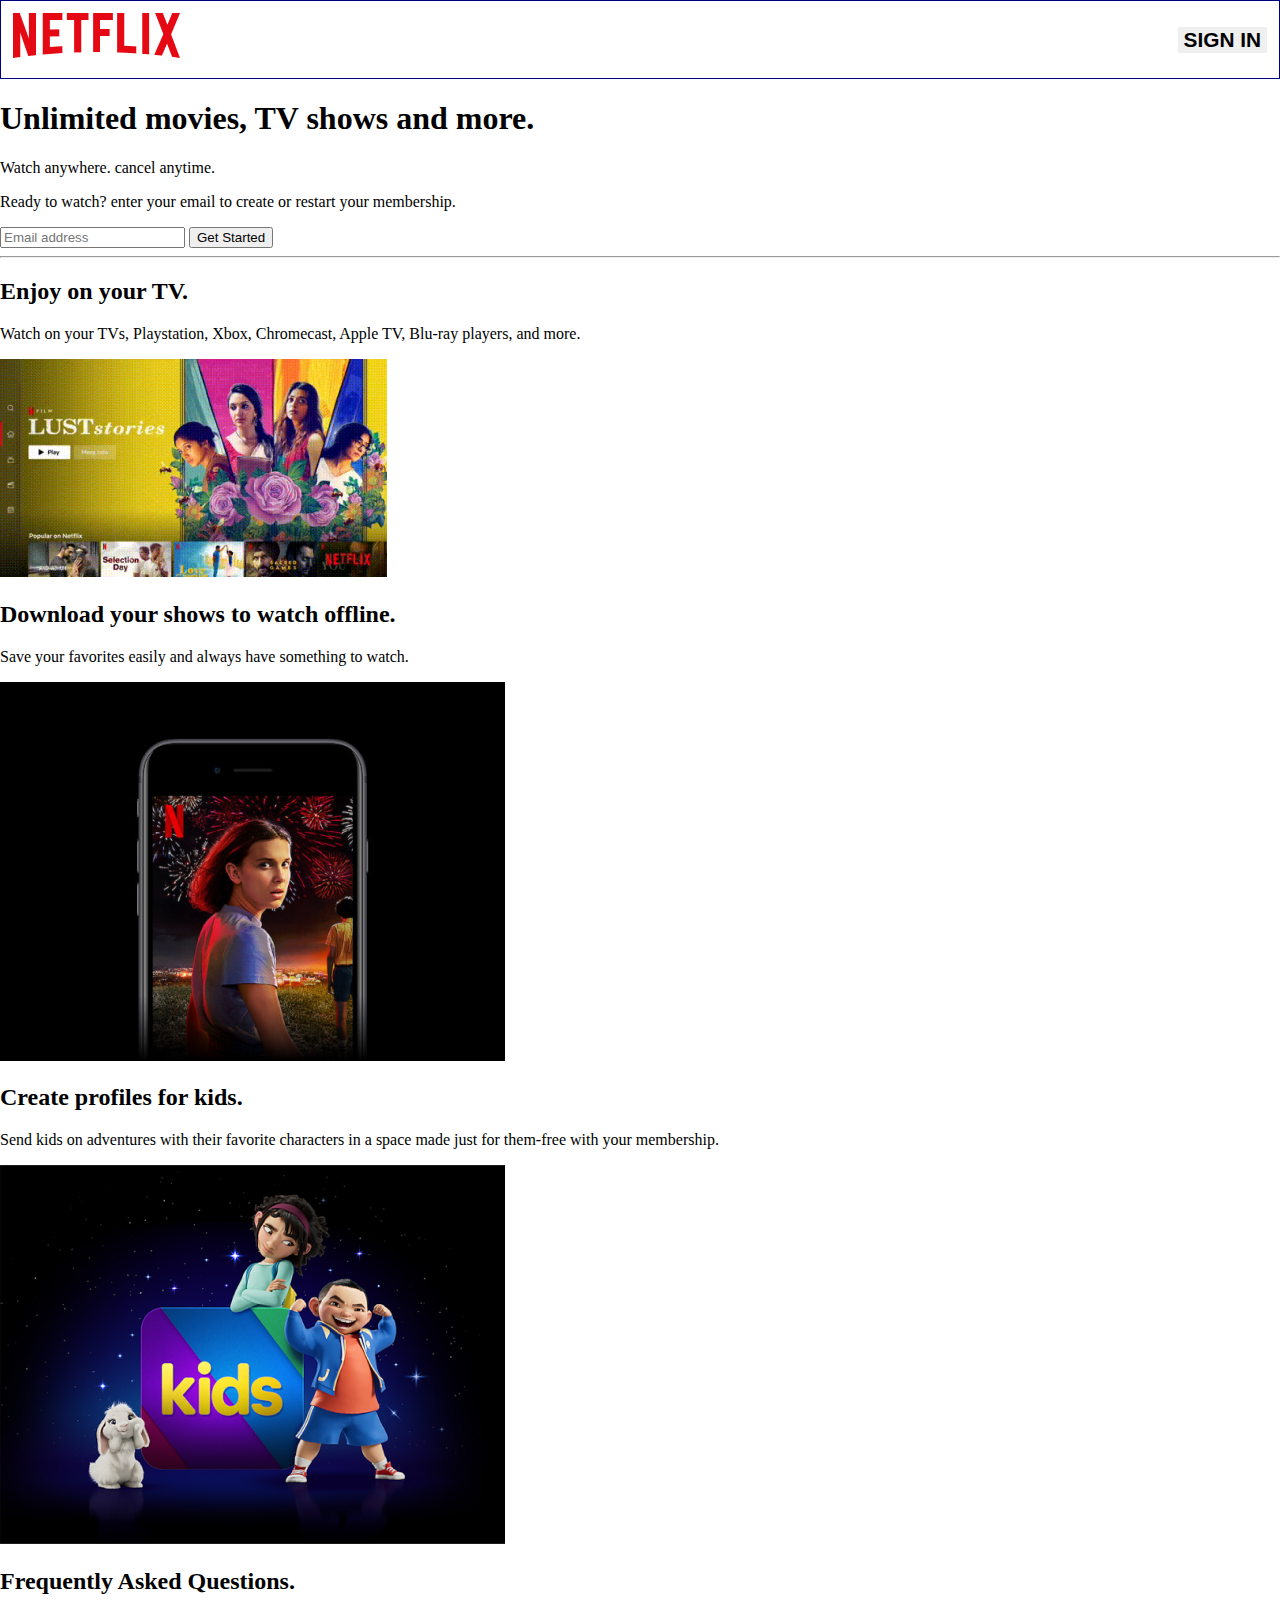
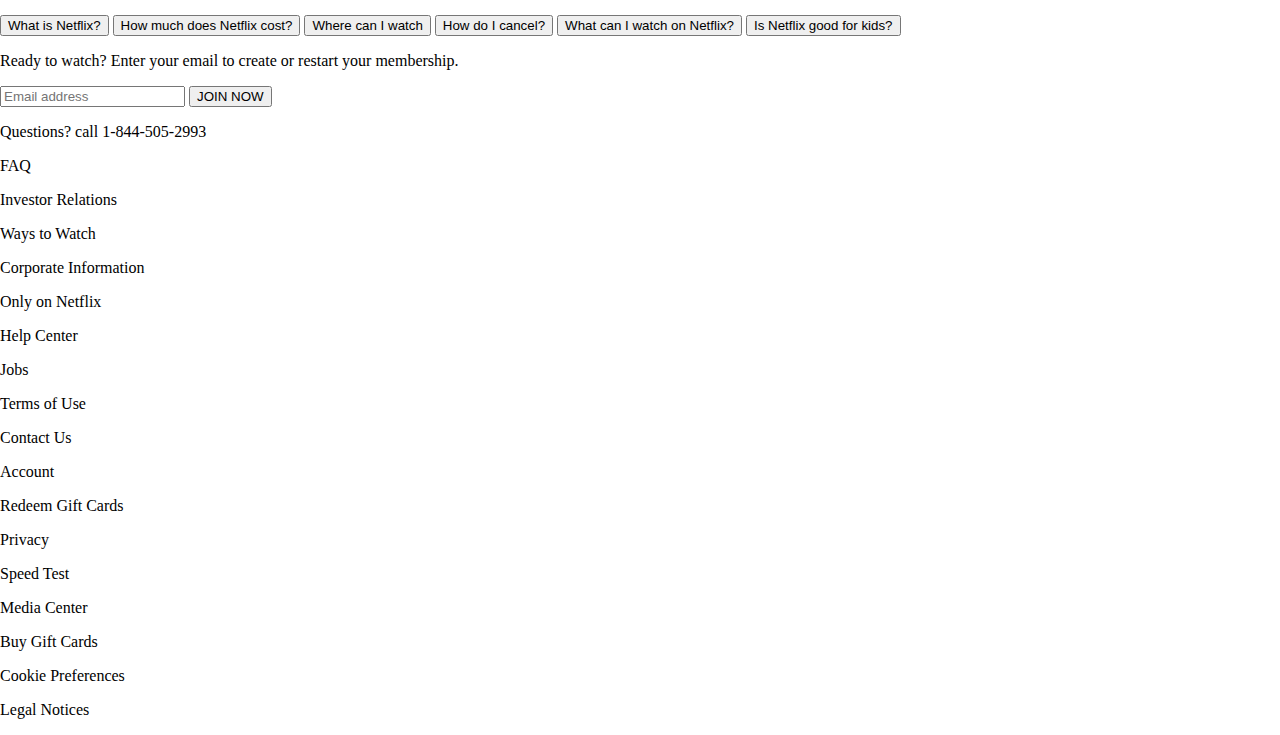
==== index.html @ 9231eb25 "style the navbar for mobile view" ====
<!DOCTYPE html>
<html lang="en">
<head>
    <meta charset="UTF-8">
    <meta http-equiv="X-UA-Compatible" content="IE=edge">
    <meta name="viewport" content="width=device-width, initial-scale=1.0">
    <title>landing page</title>
    <link rel="stylesheet" href="index.css">
</head>
<body>
    <header class="main-header">
        <nav class="navbar">
            <div class="logo-container">
                <img class="logo" src="images/Netflix_logo.jpg" alt="netflix">
            </div>
            <div>
                <button class="sign-in-btn">SIGN IN</button>
            </div>
        </nav>

        <div class="hero">
            <h1>Unlimited movies, TV shows and more.</h1>
            <p>Watch anywhere. cancel anytime.</p>
            <p>Ready to watch? enter your email to create 
                or restart your membership.
            </p>
            <div>
                <input type="text" placeholder="Email address">
                <button>Get Started</button>
            </div>
        </div>
    </header>
    <hr>
    <main>
        <section>
            <div>
                <h2>Enjoy on your TV.</h2>
                <p>
                    Watch on your TVs, Playstation, Xbox, Chromecast,
                    Apple TV, Blu-ray players, and more.
                </p>
            </div>
            <div><img src="images/MoviePoster-25.png" alt="poster"></div>
        </section>

        <section>
            <div>
                <h2>Download your shows to watch offline.</h2>
                <p>
                    Save your favorites easily and always have 
                    something to watch.
                </p>
            </div>
            <div><img src="images/Rectangle.jpg" alt="poster"></tediv>
        </section>

        <section>
            <div>
                <h2>Create profiles for kids.</h2>
                <p>
                    Send kids on adventures with their favorite characters
                    in a space made just for them-free with your membership.
                </p>
            </div>
            <div><img src="images/kids_section.png" alt="poster"></div>
        </section>

        <aside>
            <div>
                <h2>Frequently Asked Questions.</h2>
                <button>What is Netflix?</button>
                <button>How much does Netflix cost?</button>
                <button>Where can I watch</button>
                <button>How do I cancel?</button>
                <button>What can I watch on Netflix?</button>
                <button>Is Netflix good for kids?</button>
            </div>
            <div>
                <p>
                    Ready to watch? Enter your email to create
                    or restart your membership.
                </p>
                <div>
                    <input type="text" placeholder="Email address">
                    <button>JOIN NOW</button>
                </div>
            </div>
        </aside>
    </main>

    <footer>
        <div>
            <p>Questions? call 1-844-505-2993</p>
            <div>
                <p>FAQ</p>
                <p>Investor Relations</p>
                <p>Ways to Watch</p>
                <p>Corporate Information</p>
                <p>Only on Netflix</p>
            </div>

            <div>
                <p>Help Center</p>
                <p>Jobs</p>
                <p>Terms of Use</p>
                <p>Contact Us</p>
            </div>

            <div>
                <p>Account</p>
                <p>Redeem Gift Cards</p>
                <p>Privacy</p>
                <p>Speed Test</p>
            </div>

            <div>
                <p>Media Center</p>
                <p>Buy Gift Cards</p>
                <p>Cookie Preferences</p>
                <p>Legal Notices</p>
            </div>
        </div>
    </footer>
</body>
</html>
---- index.css ----
body {
    padding: 0;
    margin: 0;
    /* background-color: black; */
}

/* .main-header {
} */

.navbar {
    display: flex;
    justify-content: space-between;
    align-items: center;
    padding: 0.75rem;
    border: 1px solid navy; /* redundant code for some test */
    background-color: white;
}

.logo-container {
    font-size: 2rem; /* redundant code for some test */
}

.sign-in-btn {
    font-size: 1.3rem;
    font-weight: bold;
    border: none;
}
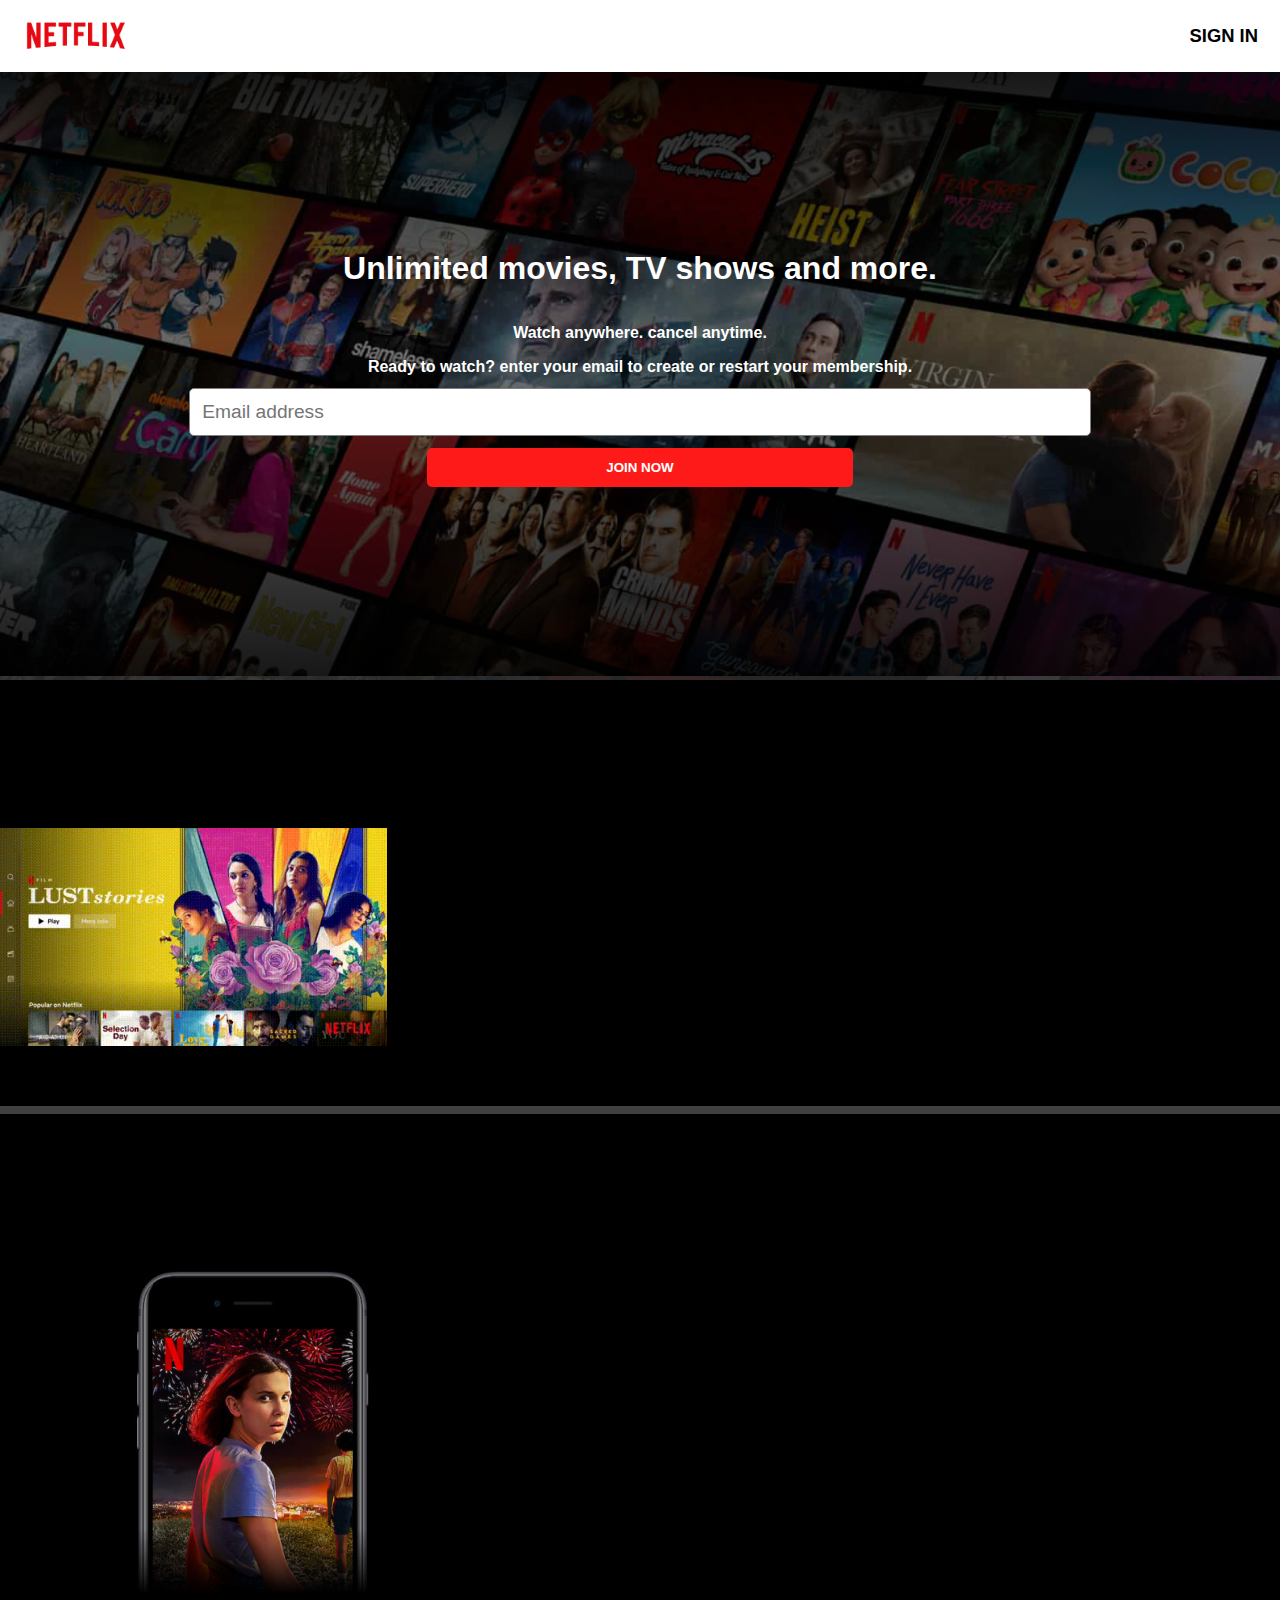
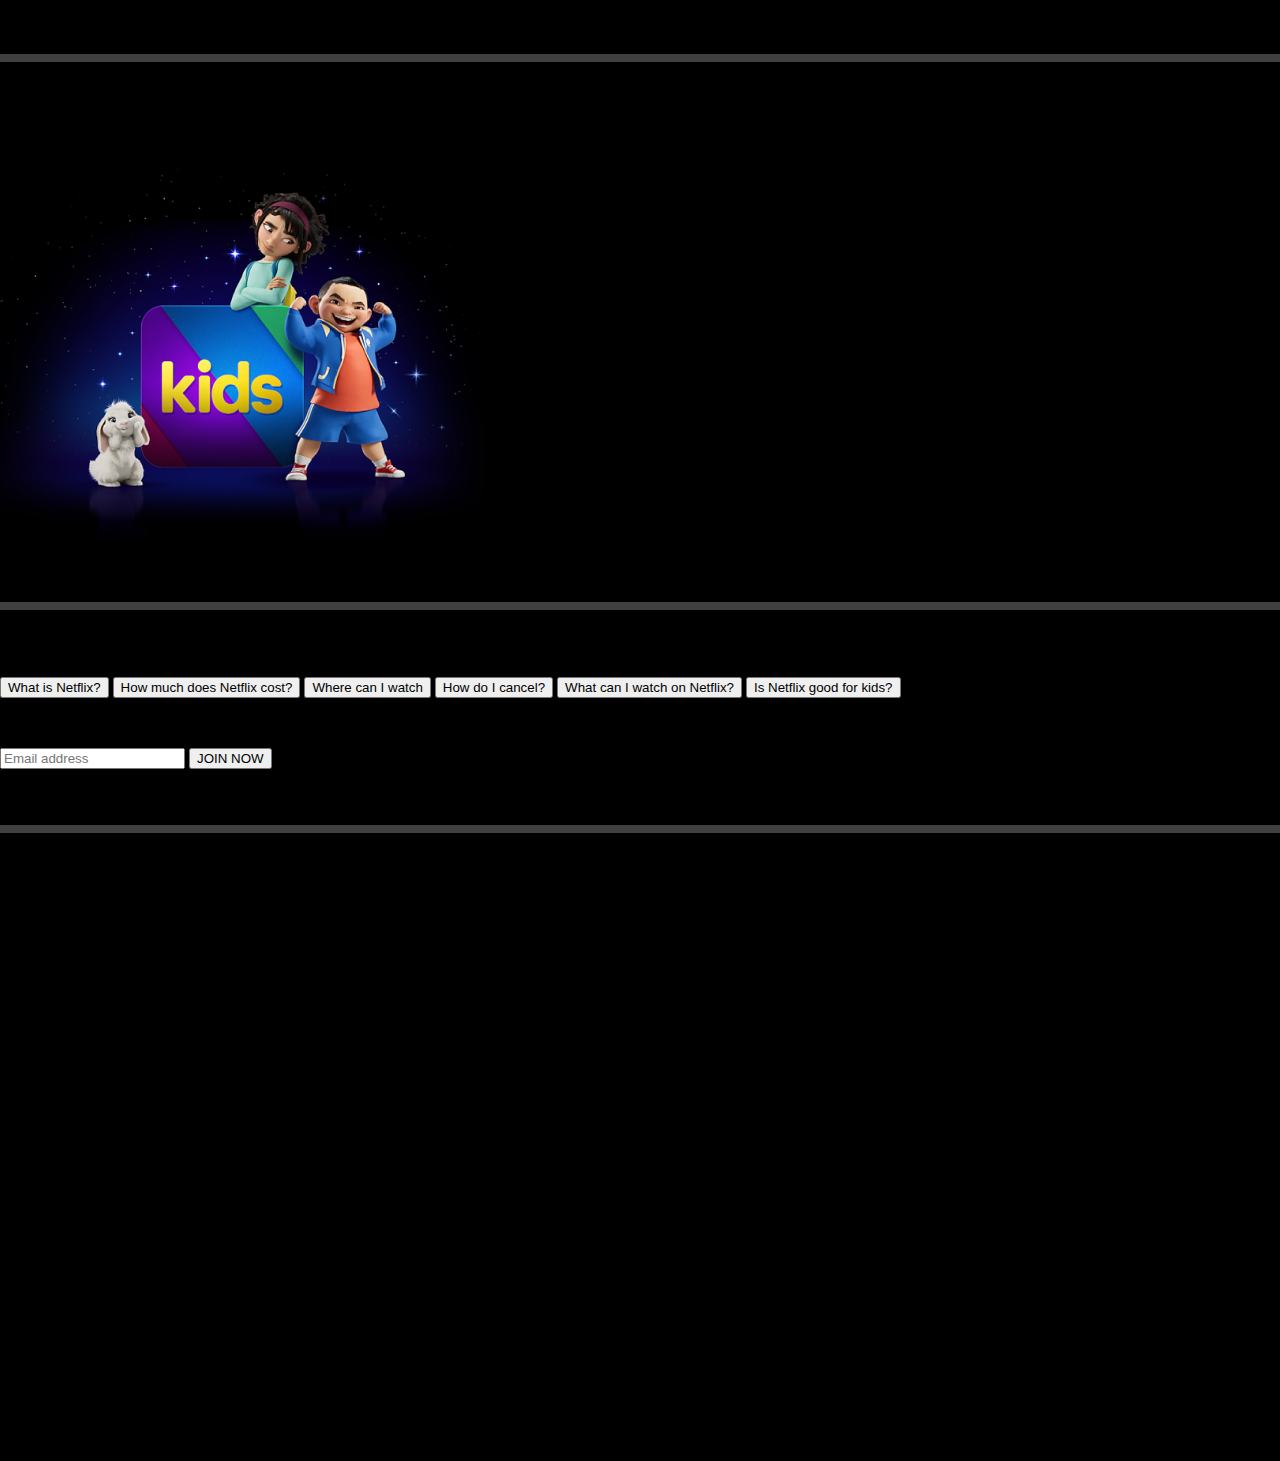
==== commit 63146b0f: "style the header and hero section" ====
--- a/index.html
+++ b/index.html
@@ -11,27 +11,30 @@
     <header class="main-header">
         <nav class="navbar">
             <div class="logo-container">
-                <img class="logo" src="images/Netflix_logo.jpg" alt="netflix">
+                <img class="logo" src="images/netflix.png" alt="netflix">
             </div>
             <div>
-                <button class="sign-in-btn">SIGN IN</button>
+                <button class="sign-in-btn">sign in</button>
             </div>
         </nav>
-
-        <div class="hero">
-            <h1>Unlimited movies, TV shows and more.</h1>
-            <p>Watch anywhere. cancel anytime.</p>
-            <p>Ready to watch? enter your email to create 
-                or restart your membership.
-            </p>
-            <div>
-                <input type="text" placeholder="Email address">
-                <button>Get Started</button>
+    </header>
+    <main>
+        <section>
+            <div class="hero">
+                <h1 class="main-heading">
+                    Unlimited movies, TV shows and more.
+                </h1>
+                <p>Watch anywhere. cancel anytime.</p>
+                <p class="p-graph-two">
+                    Ready to watch? enter your email to create 
+                    or restart your membership.
+                </p>
+                <div class="form-input">
+                    <input type="text" placeholder="Email address">
+                    <button>join now</button>
+                </div>
             </div>
-        </div>
-    </header>
-    <hr>
-    <main>
+        </section>
         <section>
             <div>
                 <h2>Enjoy on your TV.</h2>
@@ -42,7 +45,7 @@
             </div>
             <div><img src="images/MoviePoster-25.png" alt="poster"></div>
         </section>
-
+        <hr>
         <section>
             <div>
                 <h2>Download your shows to watch offline.</h2>
@@ -53,7 +56,7 @@
             </div>
             <div><img src="images/Rectangle.jpg" alt="poster"></tediv>
         </section>
-
+        <hr>
         <section>
             <div>
                 <h2>Create profiles for kids.</h2>
@@ -64,7 +67,7 @@
             </div>
             <div><img src="images/kids_section.png" alt="poster"></div>
         </section>
-
+        <hr>
         <aside>
             <div>
                 <h2>Frequently Asked Questions.</h2>
@@ -87,7 +90,7 @@
             </div>
         </aside>
     </main>
-
+    <hr>
     <footer>
         <div>
             <p>Questions? call 1-844-505-2993</p>
--- a/index.css
+++ b/index.css
@@ -1,28 +1,109 @@
 body {
     padding: 0;
     margin: 0;
-    /* background-color: black; */
+    background-color: black;
 }
 
-/* .main-header {
-} */
+.main-header {
+    width: 100%;
+}
+
+.main-header nav {
+    top: 0;
+}
 
 .navbar {
     display: flex;
     justify-content: space-between;
     align-items: center;
-    padding: 0.75rem;
-    border: 1px solid navy; /* redundant code for some test */
     background-color: white;
+    top: 0;
+    padding: 0 1rem;
 }
 
-.logo-container {
-    font-size: 2rem; /* redundant code for some test */
+.logo {
+    width: 7.5rem;
 }
 
 .sign-in-btn {
-    font-size: 1.3rem;
+    font-size: 1.15rem;
     font-weight: bold;
     border: none;
+    background-color: transparent;
+    text-transform: uppercase;
+    cursor: pointer;
 }
 
+.hero {
+    display: flex;
+    flex-direction: column;
+    align-items: center;
+    justify-content: center;
+    color: white;
+    background-color: rgba(10, 10, 10, 0.4);
+    background-image: url("images/hero.jpg");
+    background-blend-mode: multiply;
+    background-size: cover;
+    height: 60vh;
+    text-align: center;
+    z-index: -1;
+    padding-top: 1rem;
+    padding-bottom: 3rem;
+    border-bottom: 0.3rem solid rgba(255, 255, 255, 0.15);
+}
+
+section, aside {padding-bottom: 3rem;}
+
+h1.main-heading {
+    font-weight: 600;
+    width: 80%;
+    font-size: 200%;
+    font-family: Arial, Helvetica, sans-serif;
+}
+
+.hero p {
+    font-family: Arial, Helvetica, sans-serif;
+    font-weight: bold;
+}
+
+.p-graph-two {
+    width: 70%;
+    margin: 0 auto;
+}
+
+.form-input {
+    margin-top: 0.75rem;
+    width: 95%;
+    display: flex;
+    flex-direction: column;
+}
+
+.form-input input {
+    width: 72%;
+    margin: 0 auto;
+    padding: 0.75rem;
+    font-size: 1.2rem;
+    border: 1px solid grey;
+    border-radius: 5px;
+}
+
+.form-input button {
+    width: 35%;
+    margin: 0 auto;
+    margin-top: 0.75rem;
+    padding: 0.75rem;
+    border-radius: 5px;
+    background-color: #ff1a1a;
+    color: white;
+    border: none;
+    text-transform: uppercase;
+    font-weight: bold;
+    cursor: pointer;
+}
+
+hr {
+    height: 0.5rem;
+    border: none;
+    background-color: rgba(255, 255, 255, 0.25);
+}
+
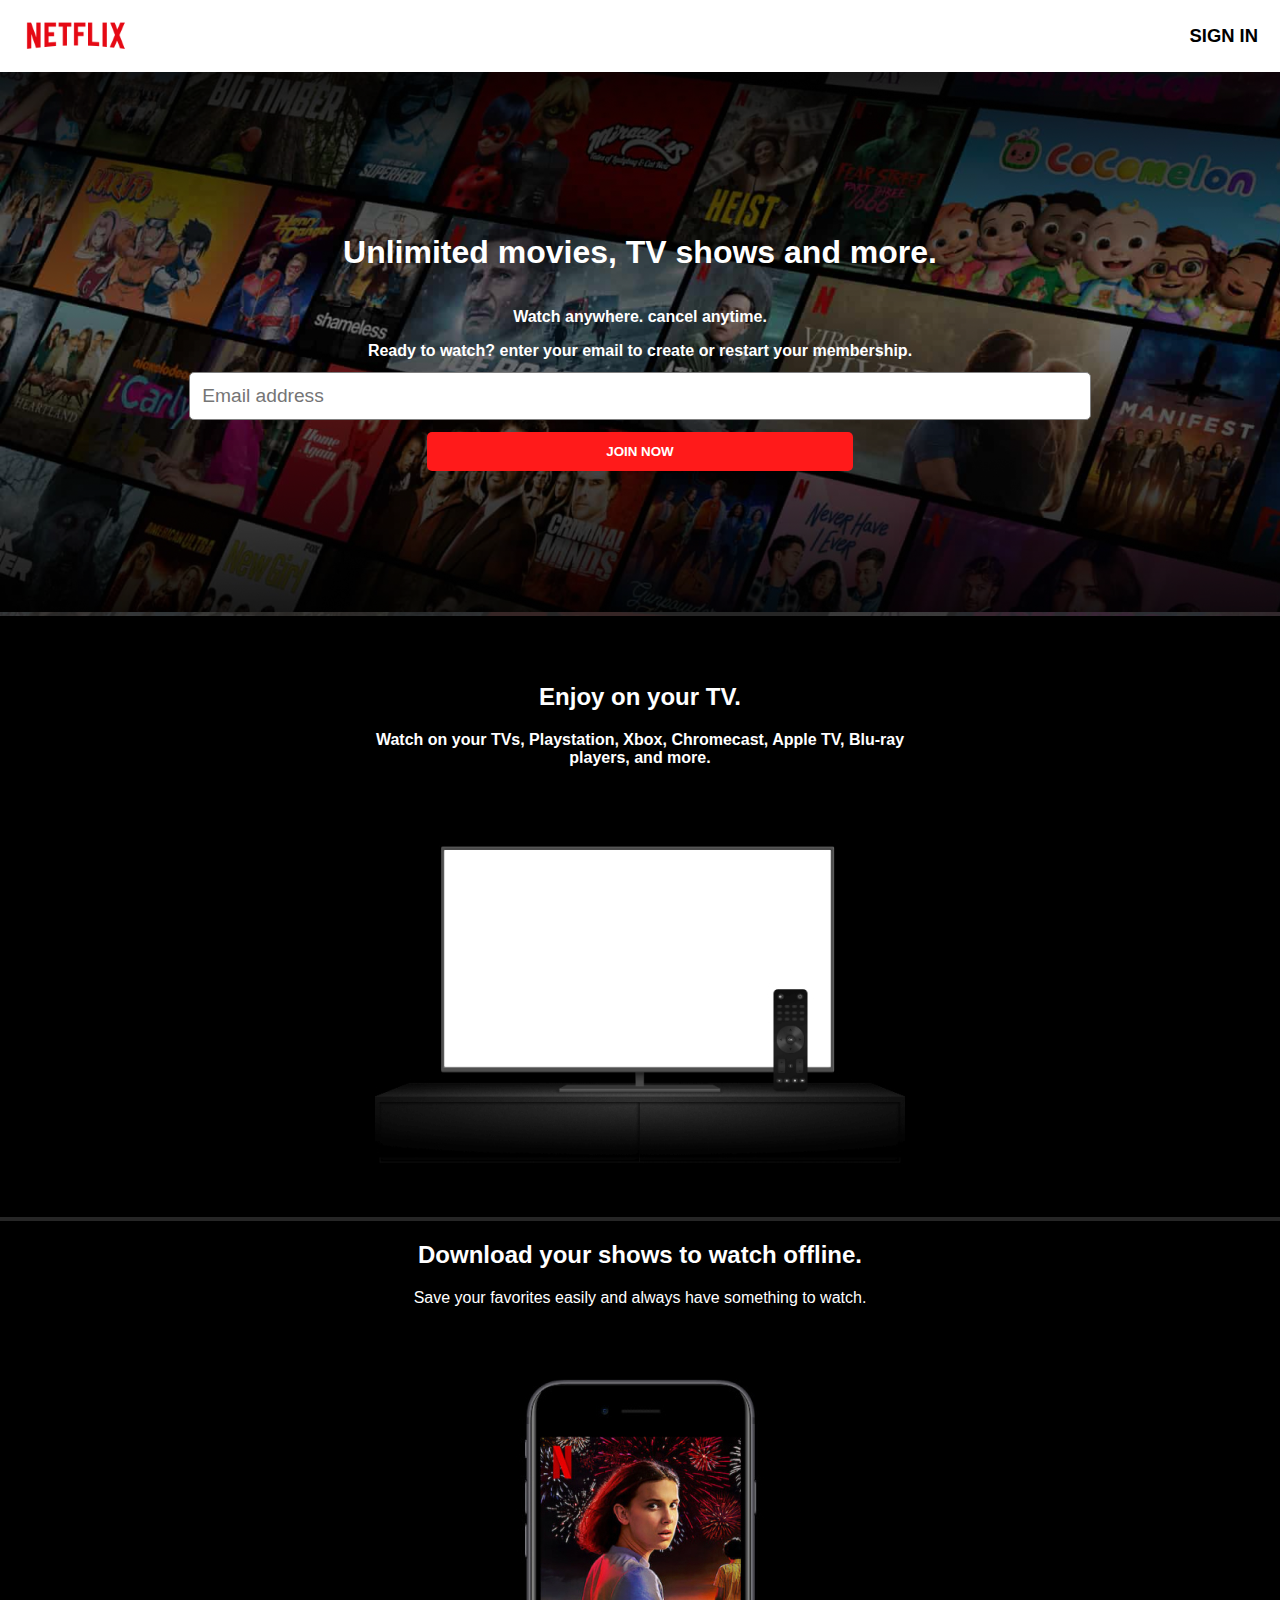
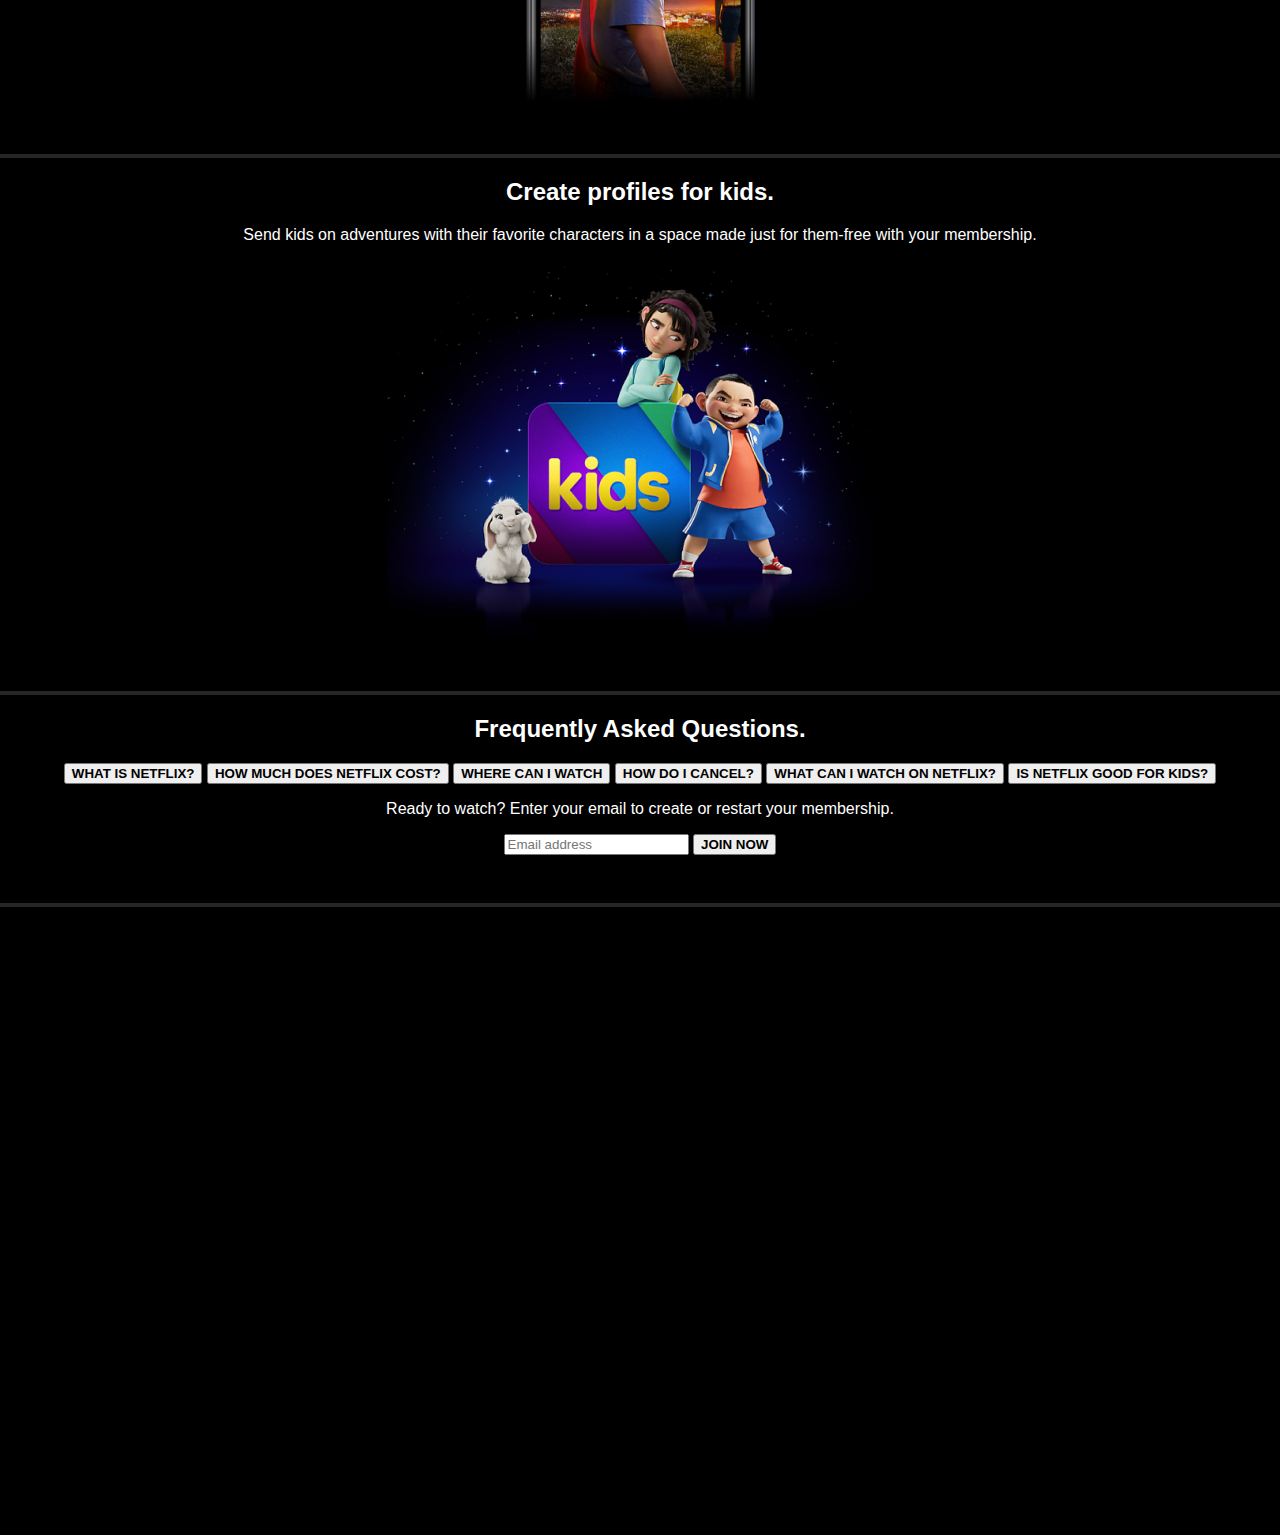
==== commit 9b028627: "style the stream platform section" ====
--- a/index.html
+++ b/index.html
@@ -18,8 +18,9 @@
             </div>
         </nav>
     </header>
+
     <main>
-        <section>
+        <section class="hero-section">
             <div class="hero">
                 <h1 class="main-heading">
                     Unlimited movies, TV shows and more.
@@ -36,38 +37,41 @@
             </div>
         </section>
         <section>
-            <div>
-                <h2>Enjoy on your TV.</h2>
-                <p>
-                    Watch on your TVs, Playstation, Xbox, Chromecast,
-                    Apple TV, Blu-ray players, and more.
-                </p>
+            <div class="stream-platform">
+                <div>
+                    <h2>Enjoy on your TV.</h2>
+                    <p>
+                        Watch on your TVs, Playstation, Xbox, Chromecast,
+                        Apple TV, Blu-ray players, and more.
+                    </p>
+                </div>
+                <div><img src="images/tv-screen.jpg" alt="poster"></div>
             </div>
-            <div><img src="images/MoviePoster-25.png" alt="poster"></div>
         </section>
-        <hr>
         <section>
-            <div>
-                <h2>Download your shows to watch offline.</h2>
-                <p>
-                    Save your favorites easily and always have 
-                    something to watch.
-                </p>
+            <div class="ease-of-access">
+                <div>
+                    <h2>Download your shows to watch offline.</h2>
+                    <p>
+                        Save your favorites easily and always have 
+                        something to watch.
+                    </p>
+                </div>
+                <div><img src="images/Rectangle.jpg" alt="poster"></tediv>
             </div>
-            <div><img src="images/Rectangle.jpg" alt="poster"></tediv>
         </section>
-        <hr>
         <section>
-            <div>
-                <h2>Create profiles for kids.</h2>
-                <p>
-                    Send kids on adventures with their favorite characters
-                    in a space made just for them-free with your membership.
-                </p>
+            <div class="kids-section">
+                <div>
+                    <h2>Create profiles for kids.</h2>
+                    <p>
+                        Send kids on adventures with their favorite characters
+                        in a space made just for them-free with your membership.
+                    </p>
+                </div>
+                <div><img src="images/kids_section.png" alt="poster"></div>
             </div>
-            <div><img src="images/kids_section.png" alt="poster"></div>
         </section>
-        <hr>
         <aside>
             <div>
                 <h2>Frequently Asked Questions.</h2>
@@ -90,7 +94,7 @@
             </div>
         </aside>
     </main>
-    <hr>
+
     <footer>
         <div>
             <p>Questions? call 1-844-505-2993</p>
--- a/index.css
+++ b/index.css
@@ -21,17 +21,29 @@
     padding: 0 1rem;
 }
 
+img {
+    max-width: 100vw;
+}
+
 .logo {
     width: 7.5rem;
 }
 
-.sign-in-btn {
-    font-size: 1.15rem;
-    font-weight: bold;
-    border: none;
-    background-color: transparent;
+button {
     text-transform: uppercase;
     cursor: pointer;
+    font-weight: bold;
+}
+
+.sign-in-btn {
+    border: none;
+    font-size: 1.15rem;
+    background-color: transparent;
+}
+
+.hero-section {
+    padding-top: 0;
+    border-bottom: none;
 }
 
 .hero {
@@ -45,17 +57,14 @@
     background-blend-mode: multiply;
     background-size: cover;
     height: 60vh;
+    width: 100vw;
     text-align: center;
     z-index: -1;
-    padding-top: 1rem;
-    padding-bottom: 3rem;
     border-bottom: 0.3rem solid rgba(255, 255, 255, 0.15);
 }
 
-section, aside {padding-bottom: 3rem;}
-
 h1.main-heading {
-    font-weight: 600;
+    font-weight: 700;
     width: 80%;
     font-size: 200%;
     font-family: Arial, Helvetica, sans-serif;
@@ -96,14 +105,30 @@
     background-color: #ff1a1a;
     color: white;
     border: none;
-    text-transform: uppercase;
-    font-weight: bold;
-    cursor: pointer;
 }
 
-hr {
-    height: 0.5rem;
-    border: none;
-    background-color: rgba(255, 255, 255, 0.25);
+section, aside {
+    display: flex;
+    flex-direction: column;
+    align-items: center;
+    justify-content: center;
+    text-align: center;
+    color: white;
+    font-family: Arial, Helvetica, sans-serif;
+    /* padding-top: 3rem; */
+    padding-bottom: 3rem;
+    border-bottom: 0.3rem solid rgba(255, 255, 255, 0.15);
 }
 
+.stream-platform {
+    color: white;
+    text-align: center;
+    font-family: Arial, Helvetica, sans-serif;
+}
+
+.stream-platform p {
+    width: 80%;
+    font-weight: bold;
+    margin: 0 auto;
+}
+
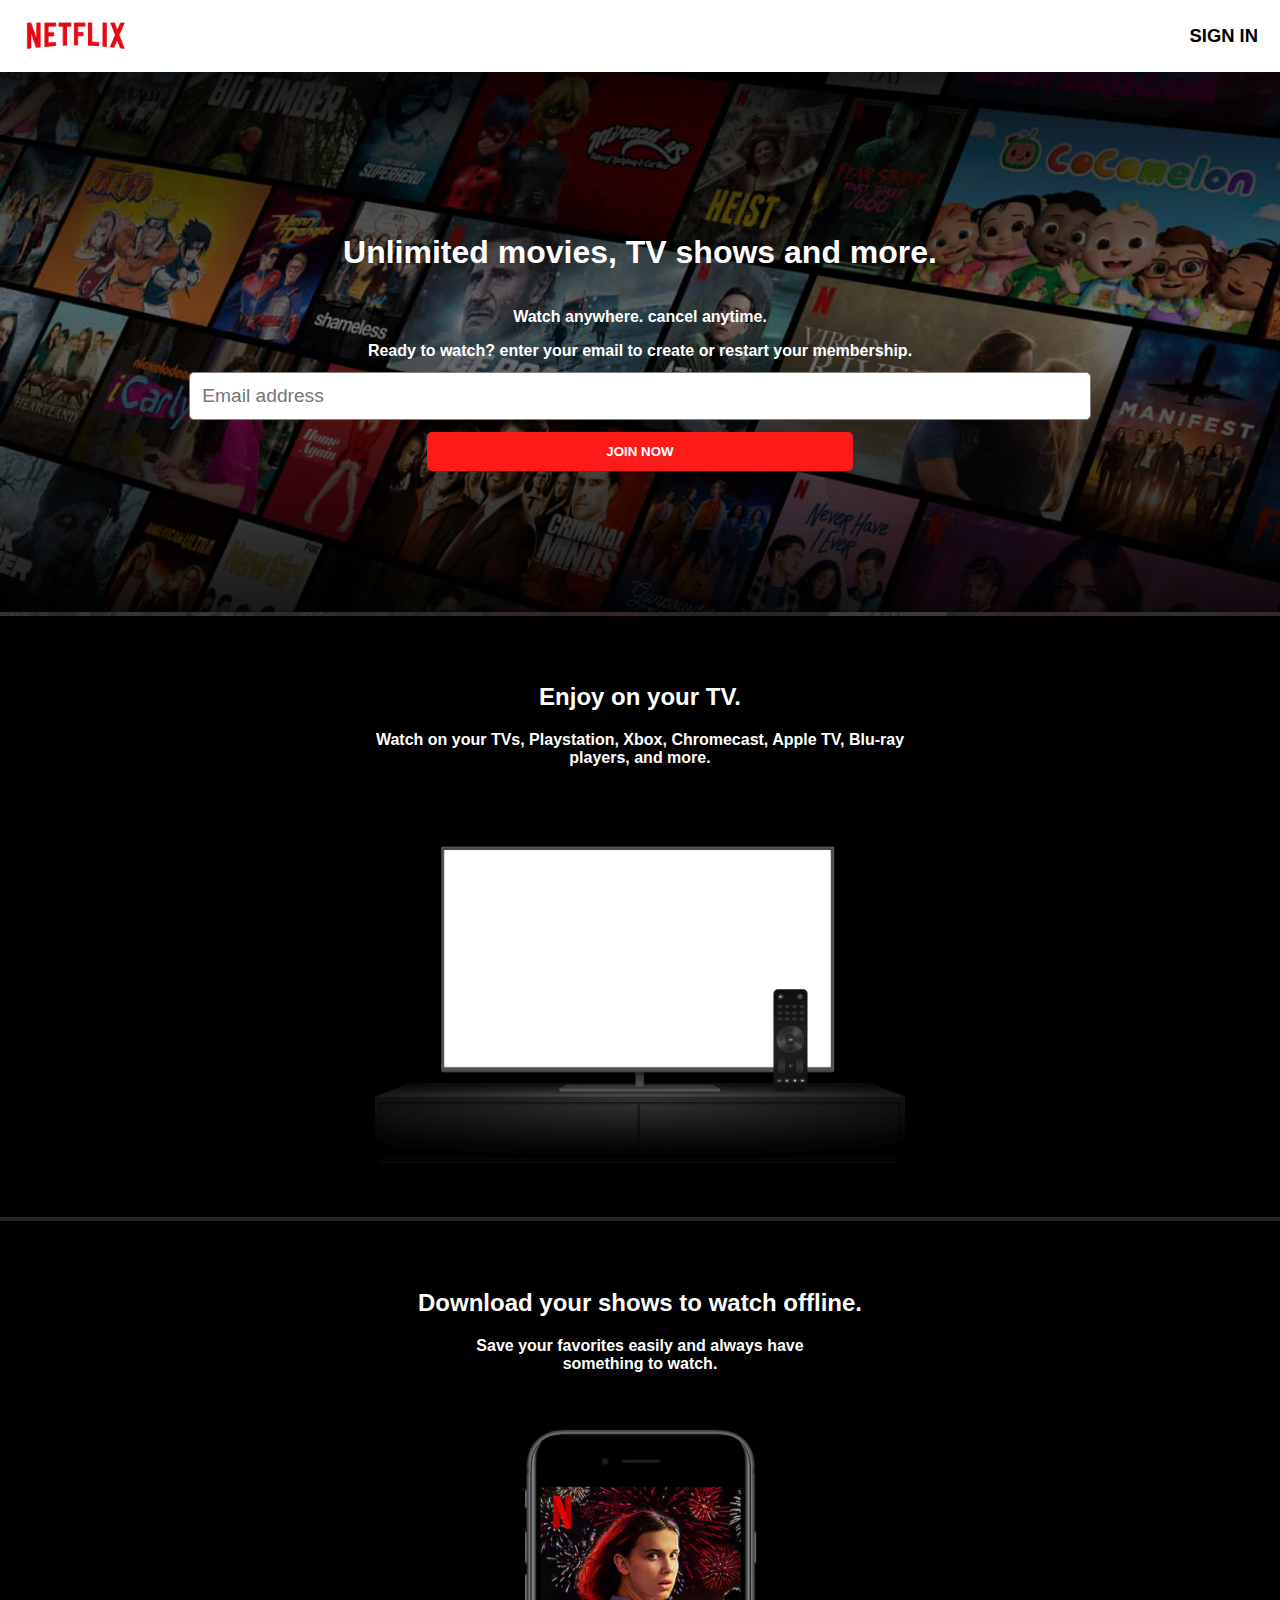
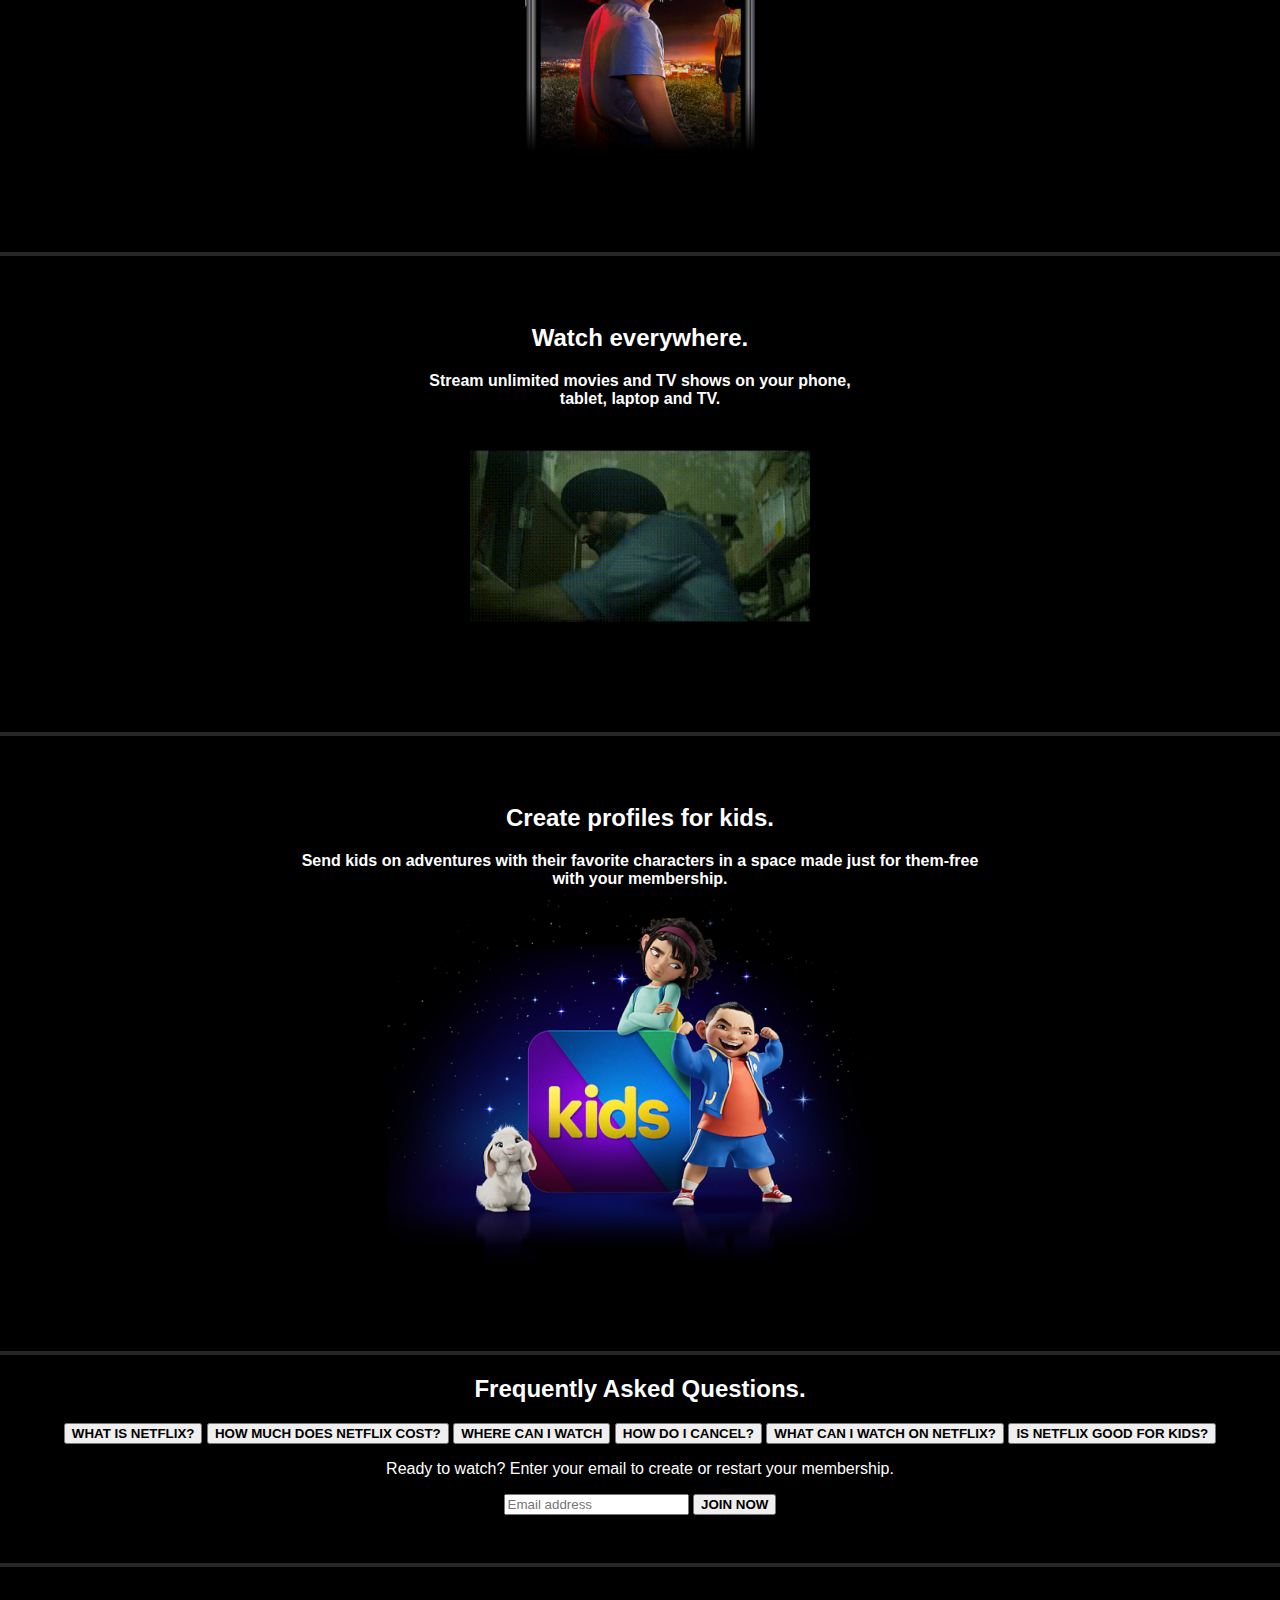
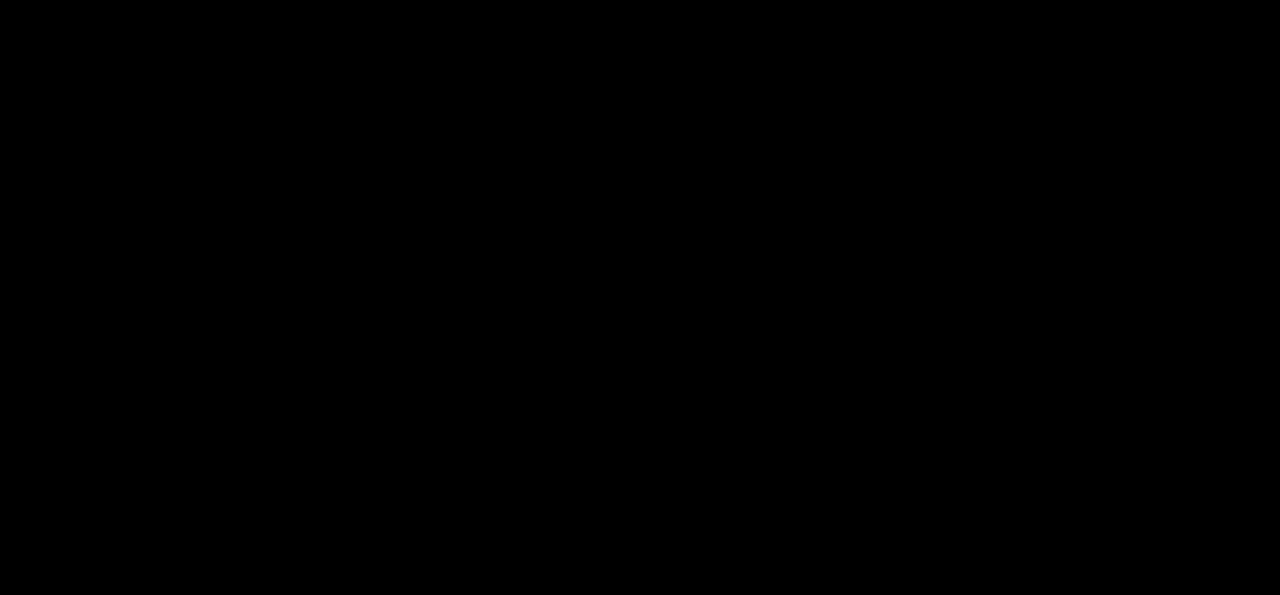
==== commit e9aa9945: "include and style the watch everywhere section" ====
--- a/index.html
+++ b/index.html
@@ -57,7 +57,19 @@
                         something to watch.
                     </p>
                 </div>
-                <div><img src="images/Rectangle.jpg" alt="poster"></tediv>
+                <div><img src="images/Rectangle.jpg" alt="poster"></div>
+            </div>
+        </section>
+        <section>
+            <div class="watch-everywhere">
+                <div>
+                    <h2>Watch everywhere.</h2>
+                    <p>
+                        Stream unlimited movies and TV shows on your 
+                        phone, tablet, laptop and TV.
+                    </p>
+                </div>
+                <div><img src="images/MoviePoster-26.png" alt="poster"></div>
             </div>
         </section>
         <section>
--- a/index.css
+++ b/index.css
@@ -115,15 +115,8 @@
     text-align: center;
     color: white;
     font-family: Arial, Helvetica, sans-serif;
-    /* padding-top: 3rem; */
     padding-bottom: 3rem;
     border-bottom: 0.3rem solid rgba(255, 255, 255, 0.15);
-}
-
-.stream-platform {
-    color: white;
-    text-align: center;
-    font-family: Arial, Helvetica, sans-serif;
 }
 
 .stream-platform p {
@@ -132,3 +125,35 @@
     margin: 0 auto;
 }
 
+.ease-of-access {
+    padding-top: 3rem;
+    padding-bottom: 3rem;
+}
+
+.ease-of-access p {
+    width: 80%;
+    font-weight: bold;
+    margin: 0 auto;
+}
+
+.watch-everywhere {
+    padding-top: 3rem;
+    padding-bottom: 3rem;
+}
+
+.watch-everywhere p {
+    width: 80%;
+    font-weight: bold;
+    margin: 0 auto 2rem;
+}
+
+.kids-section {
+    padding-top: 3rem;
+    padding-bottom: 2rem;
+}
+
+.kids-section p {
+    width: 80%;
+    font-weight: bold;
+    margin: 0 auto;
+}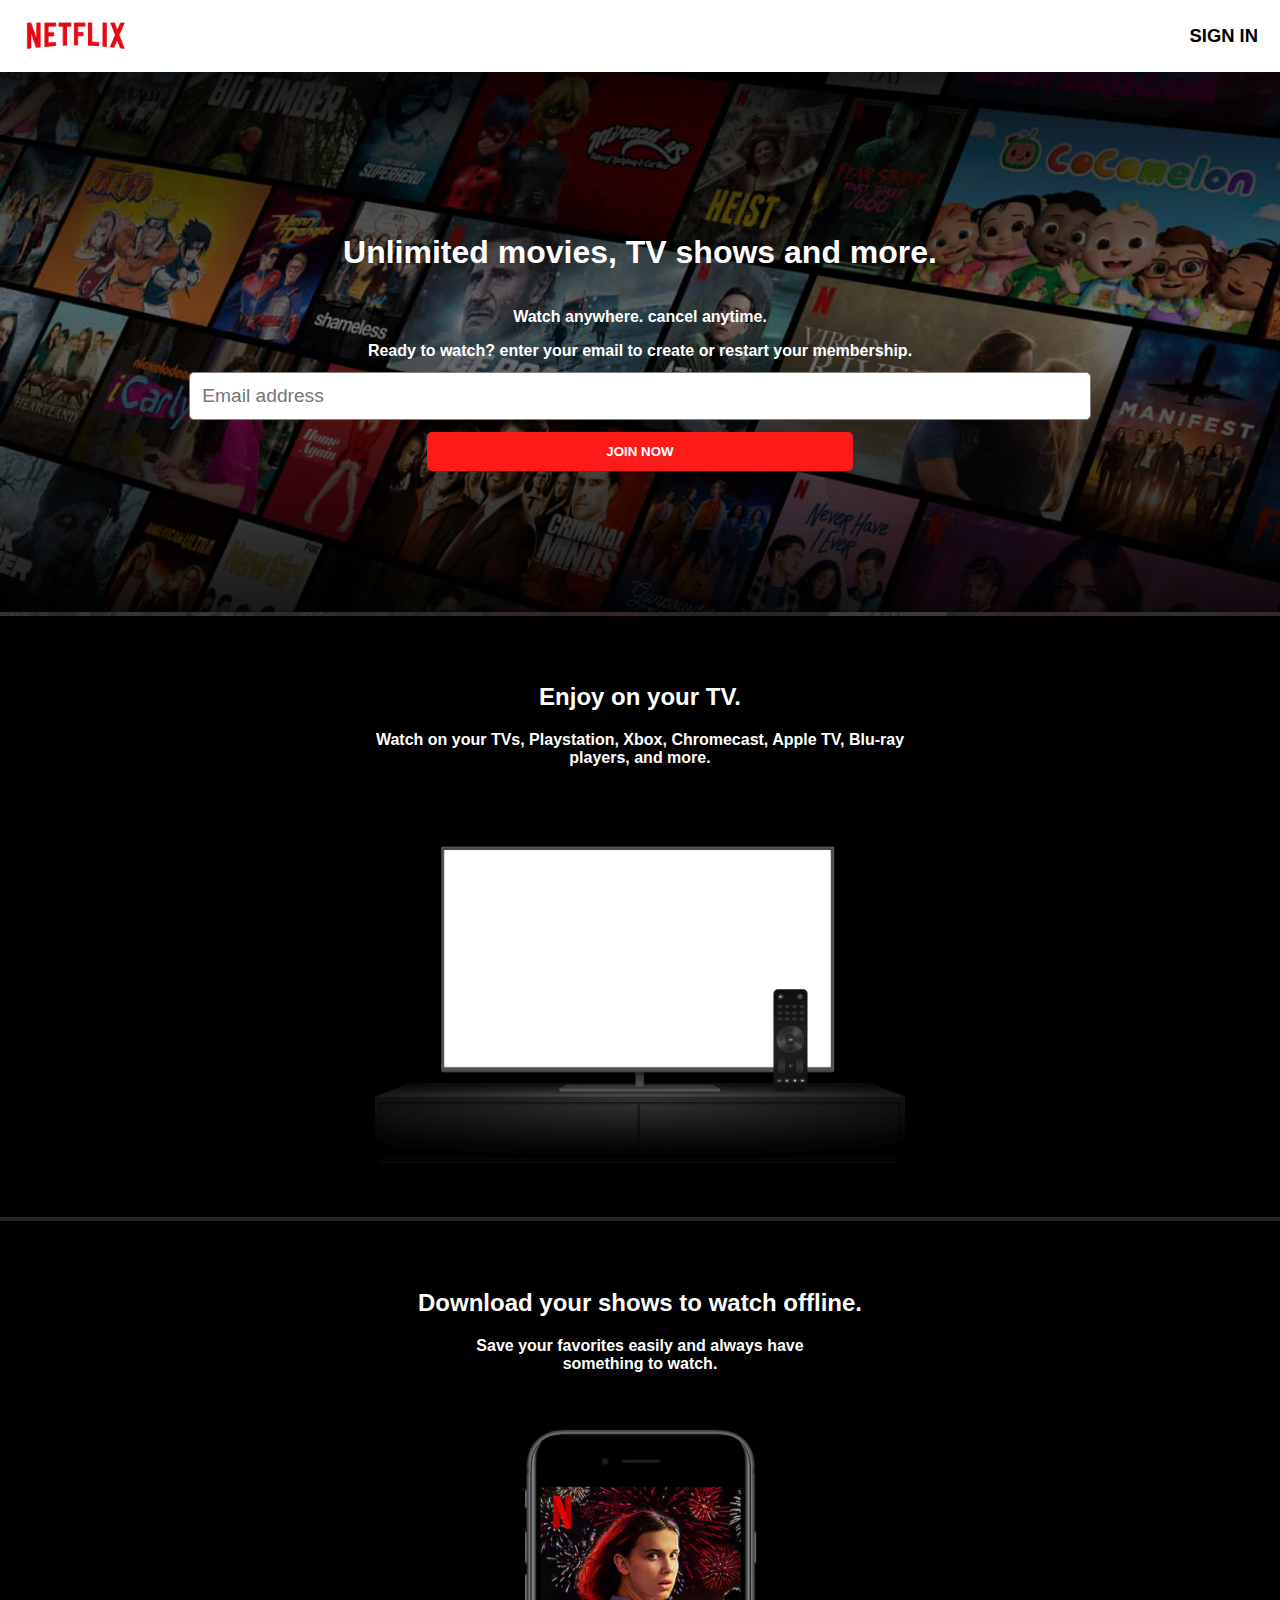
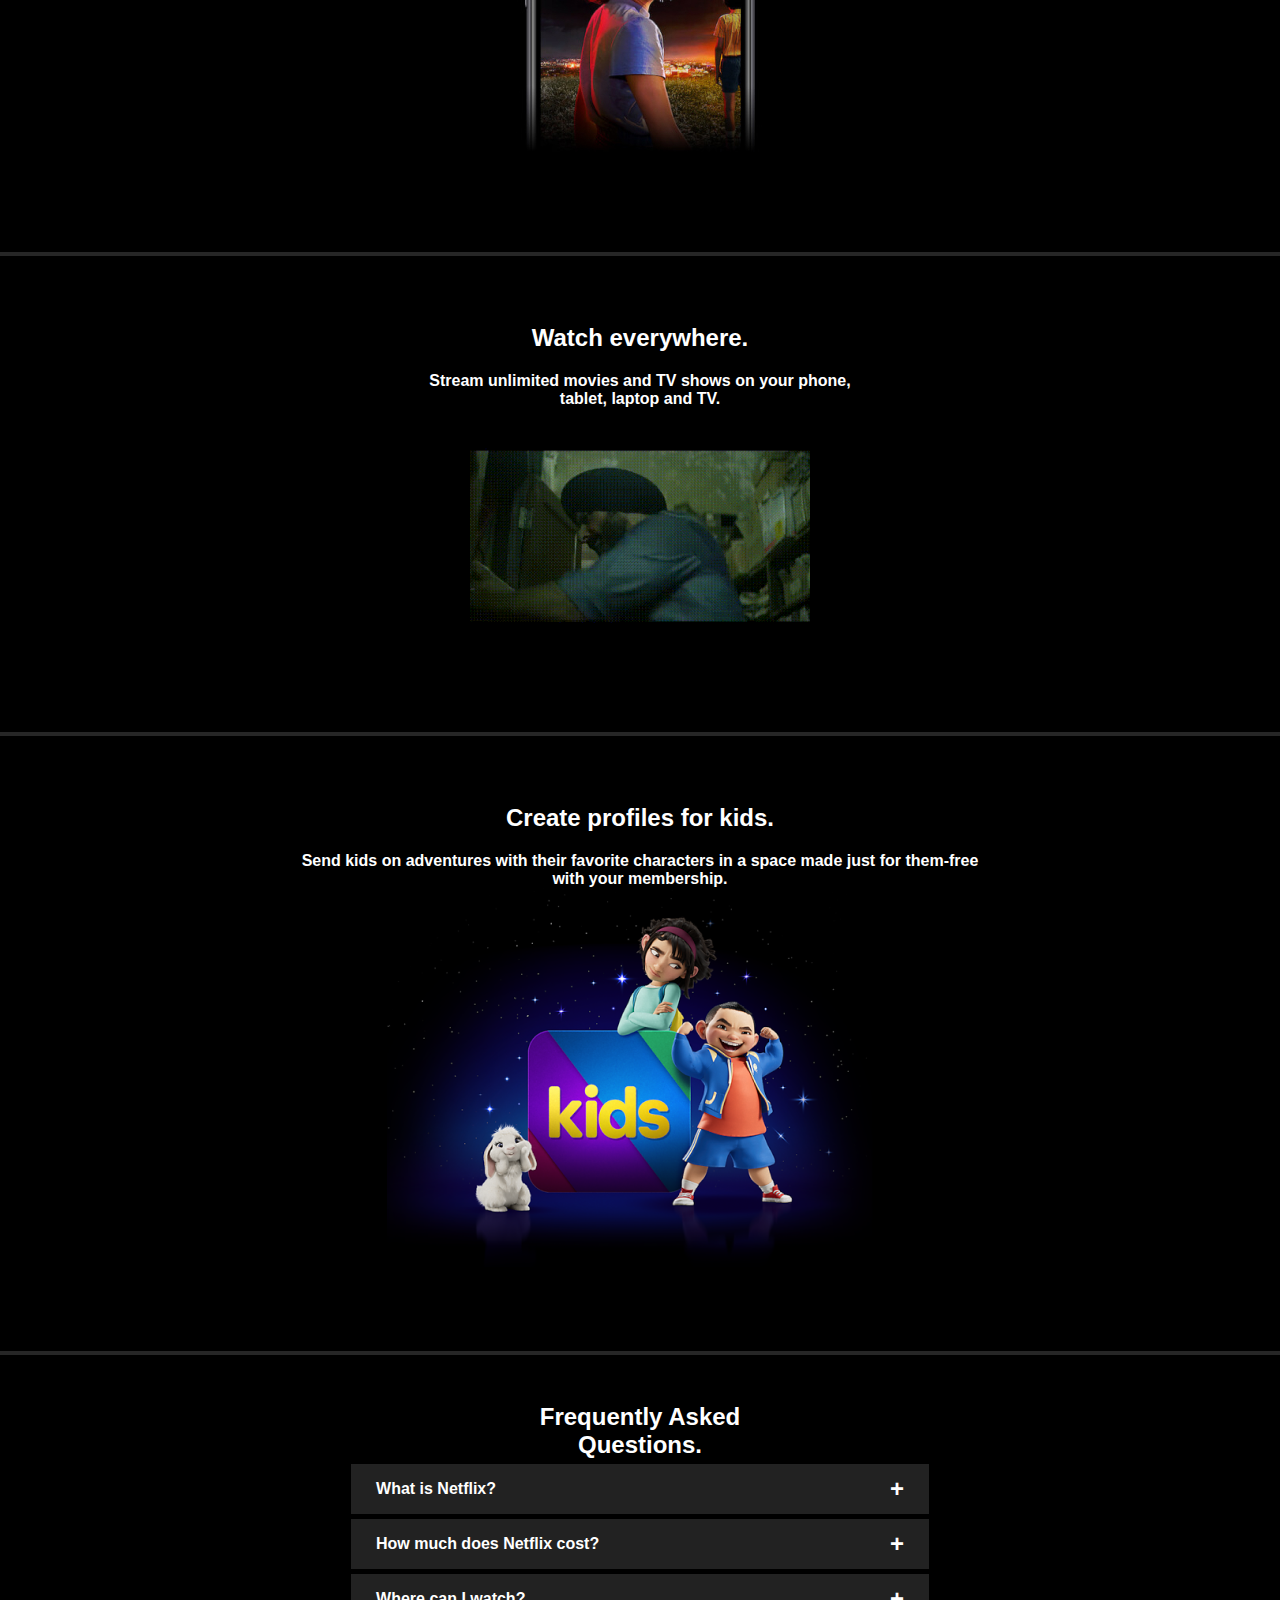
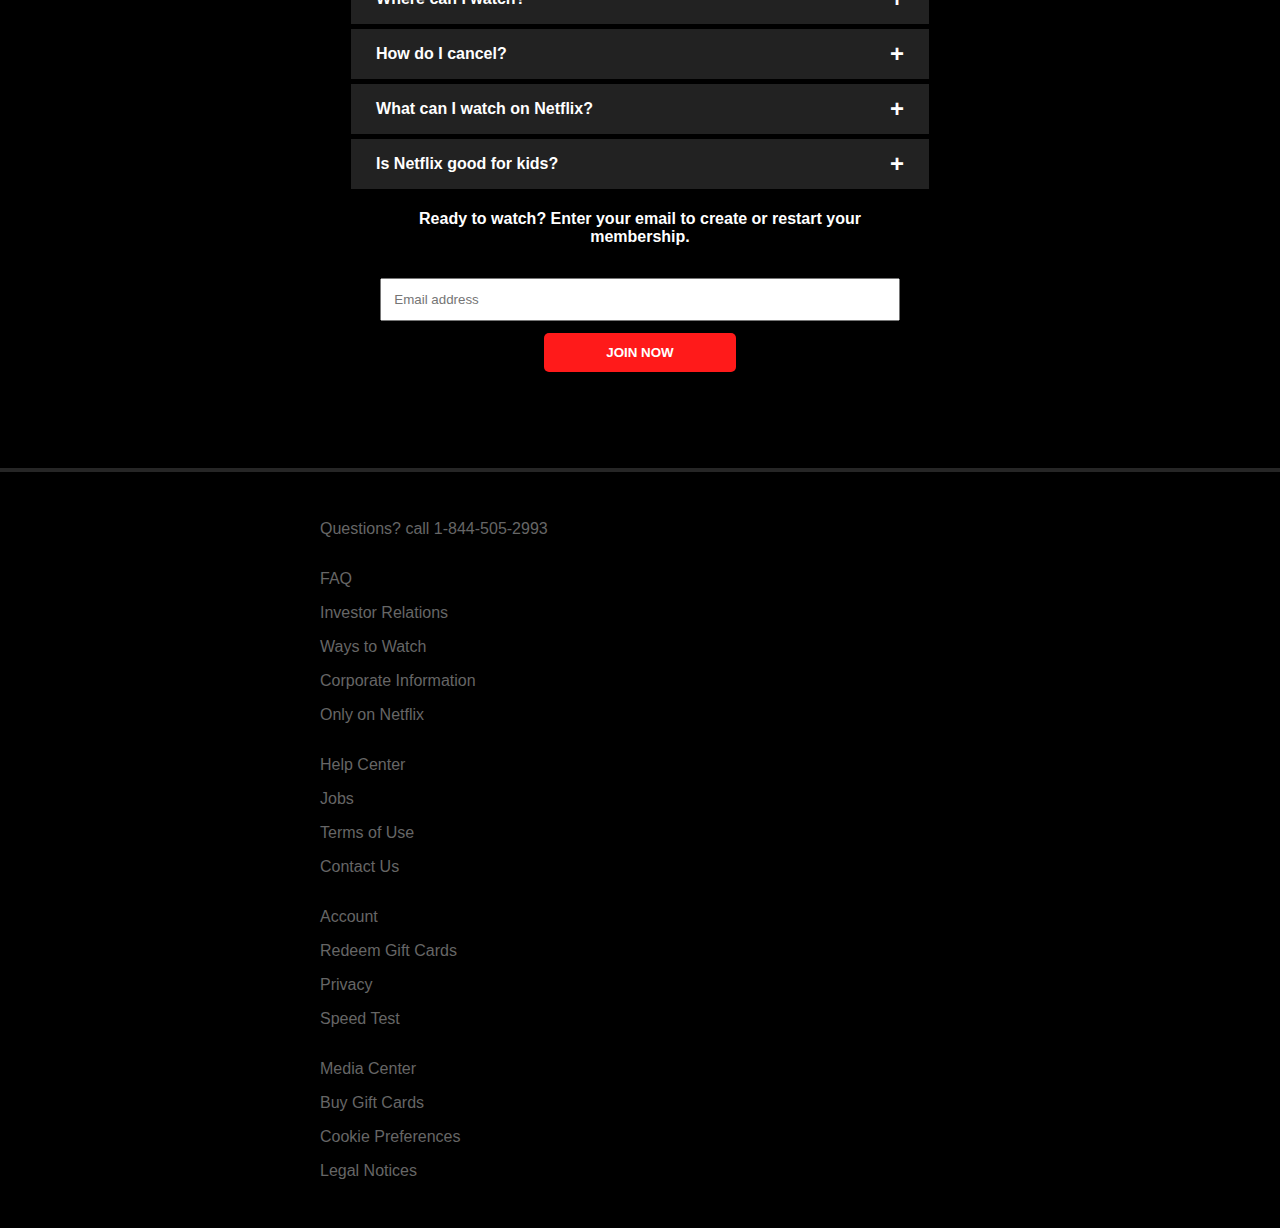
==== commit 75568606: "style the FAQ section  and footer" ====
--- a/index.html
+++ b/index.html
@@ -36,6 +36,7 @@
                 </div>
             </div>
         </section>
+
         <section>
             <div class="stream-platform">
                 <div>
@@ -48,6 +49,7 @@
                 <div><img src="images/tv-screen.jpg" alt="poster"></div>
             </div>
         </section>
+
         <section>
             <div class="ease-of-access">
                 <div>
@@ -60,6 +62,7 @@
                 <div><img src="images/Rectangle.jpg" alt="poster"></div>
             </div>
         </section>
+
         <section>
             <div class="watch-everywhere">
                 <div>
@@ -72,6 +75,7 @@
                 <div><img src="images/MoviePoster-26.png" alt="poster"></div>
             </div>
         </section>
+
         <section>
             <div class="kids-section">
                 <div>
@@ -84,31 +88,53 @@
                 <div><img src="images/kids_section.png" alt="poster"></div>
             </div>
         </section>
+
         <aside>
-            <div>
-                <h2>Frequently Asked Questions.</h2>
-                <button>What is Netflix?</button>
-                <button>How much does Netflix cost?</button>
-                <button>Where can I watch</button>
-                <button>How do I cancel?</button>
-                <button>What can I watch on Netflix?</button>
-                <button>Is Netflix good for kids?</button>
-            </div>
-            <div>
-                <p>
-                    Ready to watch? Enter your email to create
-                    or restart your membership.
-                </p>
-                <div>
-                    <input type="text" placeholder="Email address">
-                    <button>JOIN NOW</button>
+            <div class="FAQ-section">
+                <div class="FAQ">
+                    <h2>Frequently Asked Questions.</h2>
+                    <div class="faq-p">
+                        <p class="text">What is Netflix?</p>
+                        <p class="plus">+</p>
+                    </div>
+                    <div class="faq-p">
+                        <p class="text">How much does Netflix cost?</p>
+                        <p class="plus">+</p>
+                    </div>
+                    <div class="faq-p">
+                        <p class="text">Where can I watch?</p>
+                        <p class="plus">+</p>
+                    </div>
+                    <div class="faq-p">
+                        <p class="text">How do I cancel?</p>
+                        <p class="plus">+</p>
+                    </div>
+                    <div class="faq-p">
+                        <p class="text">What can I watch on Netflix?</p>
+                        <p class="plus">+</p>
+                    </div>
+                    <div class="faq-p">
+                        <p class="text">Is Netflix good for kids?</p>
+                        <p class="plus">+</p>
+                    </div>
+                </div>
+
+                <div class="faq-section-form">
+                    <p>
+                        Ready to watch? Enter your email to create
+                        or restart your membership.
+                    </p>
+                    <div>
+                        <input type="text" placeholder="Email address">
+                        <button>JOIN NOW</button>
+                    </div>
                 </div>
             </div>
         </aside>
     </main>
 
     <footer>
-        <div>
+        <div class="more-info">
             <p>Questions? call 1-844-505-2993</p>
             <div>
                 <p>FAQ</p>
--- a/index.css
+++ b/index.css
@@ -156,4 +156,81 @@
     width: 80%;
     font-weight: bold;
     margin: 0 auto;
+}
+
+.FAQ-section {
+    padding-top: 3rem;
+    padding-bottom: 2rem;
+}
+
+.FAQ-section h2 {
+    width: 50%;
+    margin: 0 auto;
+}
+
+.faq-p {
+    display: flex;
+    flex-direction: row;
+    justify-content: space-between;
+    align-items: center;
+    margin: 5px auto;
+    padding: 0 25px;
+    border: none;
+    max-width: 80vw;
+    background-color: #222;
+}
+
+.text {
+    font-weight: bold;
+}
+
+.plus {
+    font-weight: bold;
+    font-size: 150%;
+    margin: 0;
+}
+
+.faq-section-form {
+    display: flex;
+    flex-direction: column;
+    padding: 1rem;
+}
+
+.faq-section-form p {
+    font-weight: bold;
+    max-width: 85%;
+    margin: 0 auto 2rem;
+}
+
+.faq-section-form div {
+    display: flex;
+    flex-direction: column;
+}
+
+.faq-section-form input {
+    width: 90%;
+    margin: 0 auto;
+    padding: 0.75rem;
+}
+
+.faq-section-form button {
+    width: 35%;
+    margin: 0 auto;
+    margin-top: 0.75rem;
+    padding: 0.75rem;
+    border-radius: 5px;
+    background-color: #ff1a1a;
+    color: white;
+    border: none;
+}
+
+.more-info {
+    display: flex;
+    flex-direction: column;
+    justify-content: space-evenly;
+    padding-left: 25%;
+    font-family: Arial, Helvetica, sans-serif;   
+    color: #666;
+    padding-top: 2rem;
+    padding-bottom: 2rem;
 }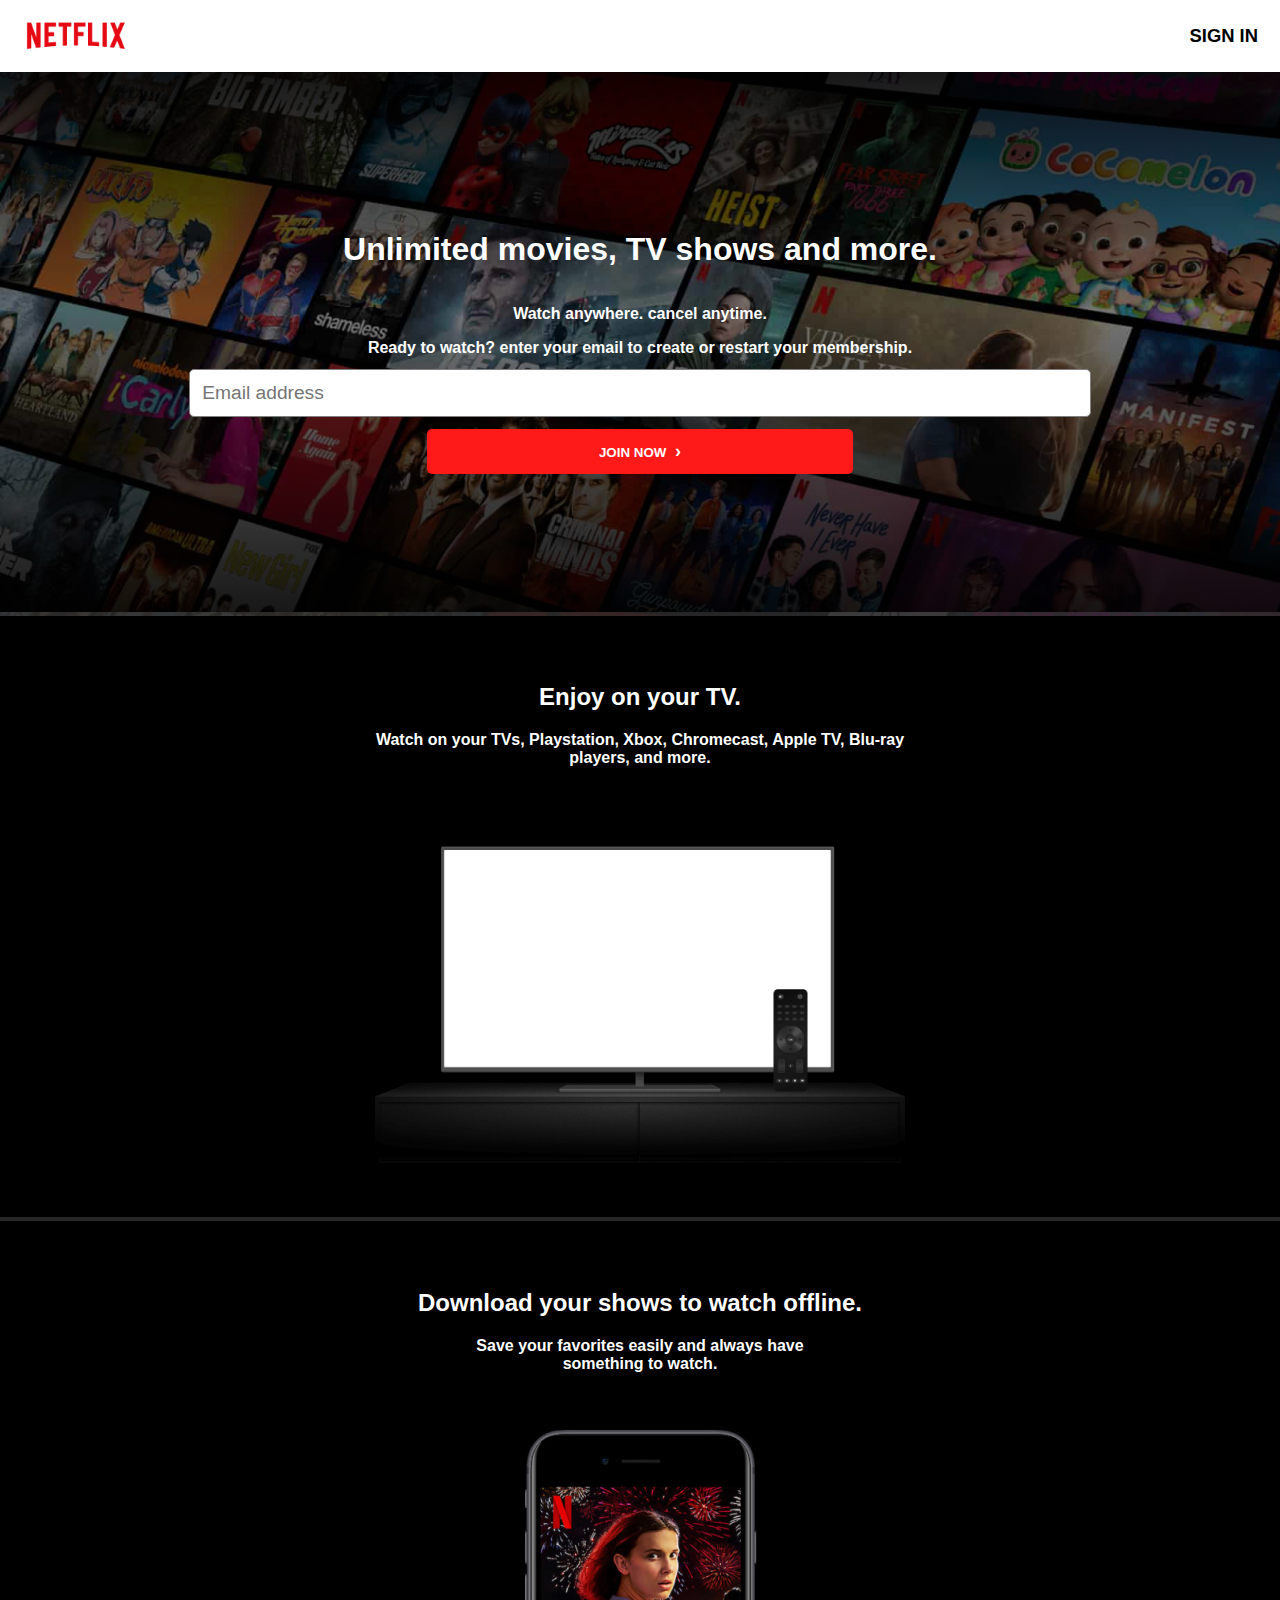
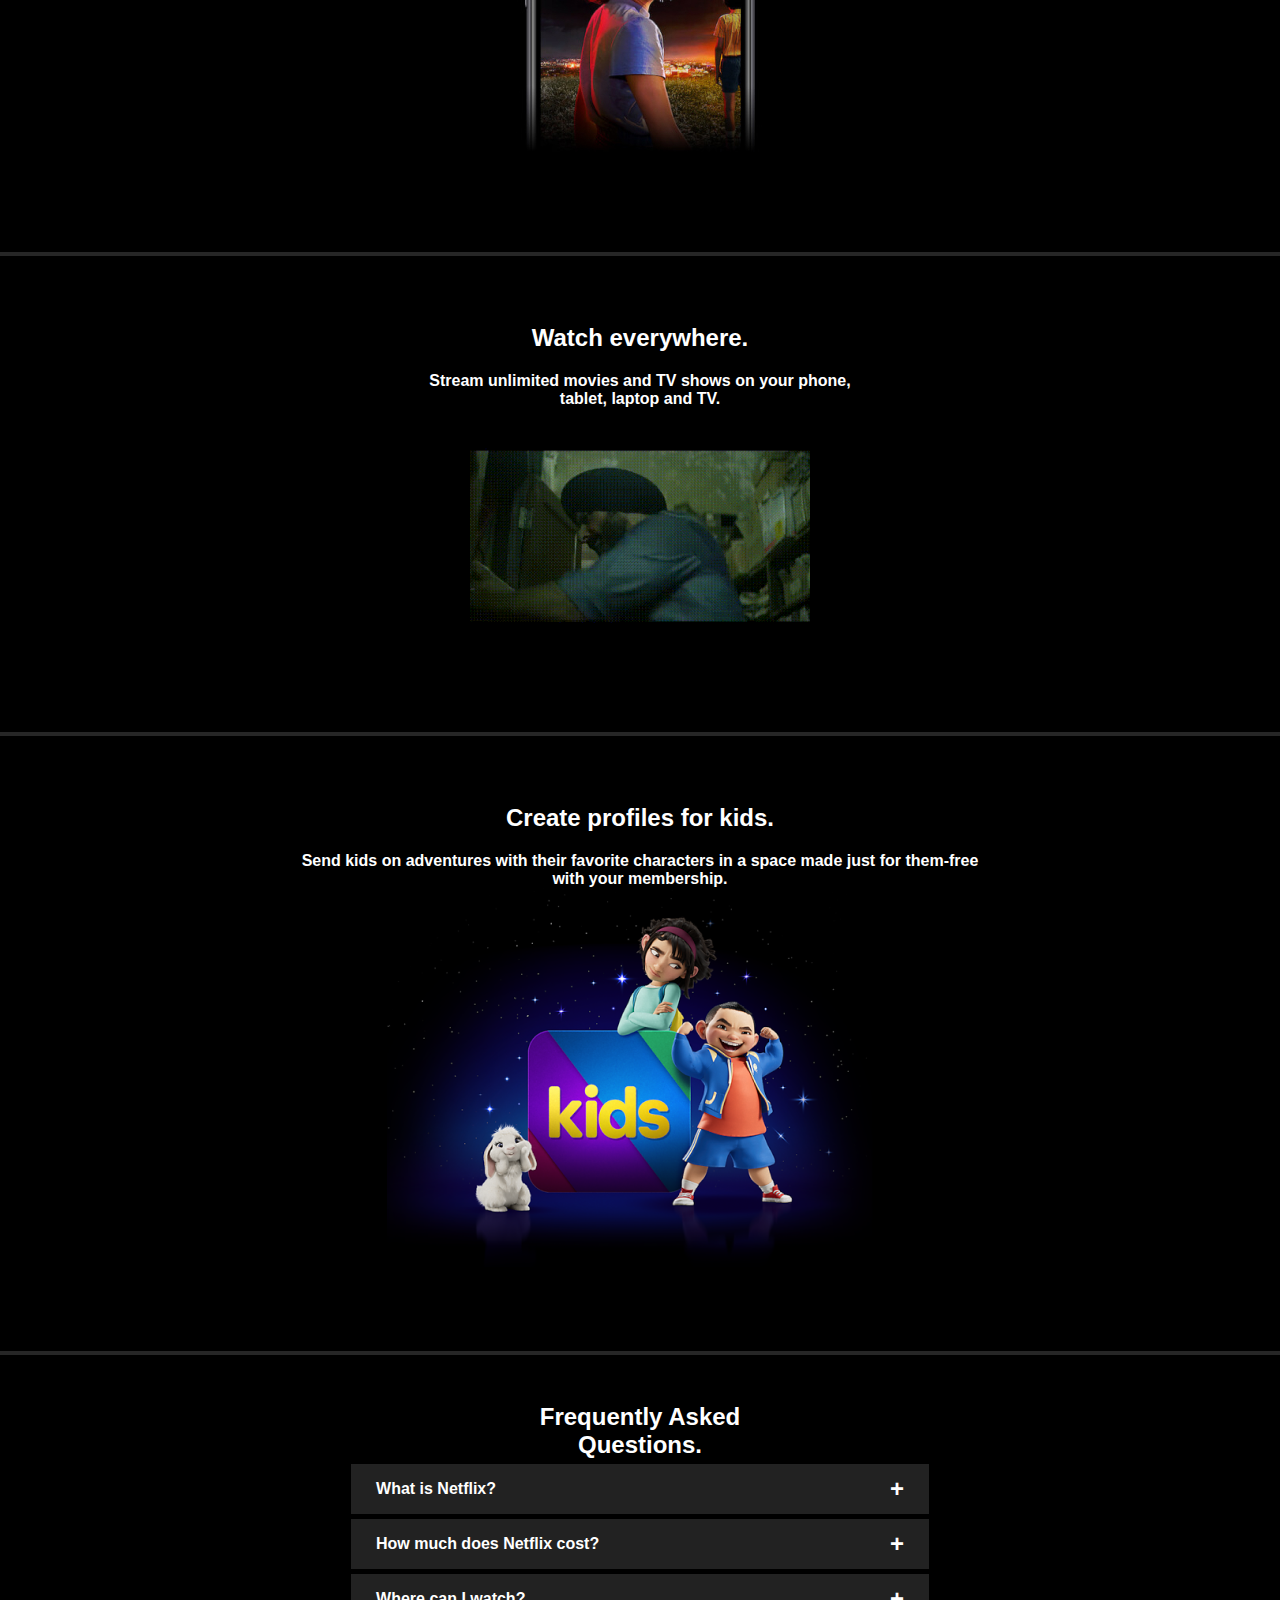
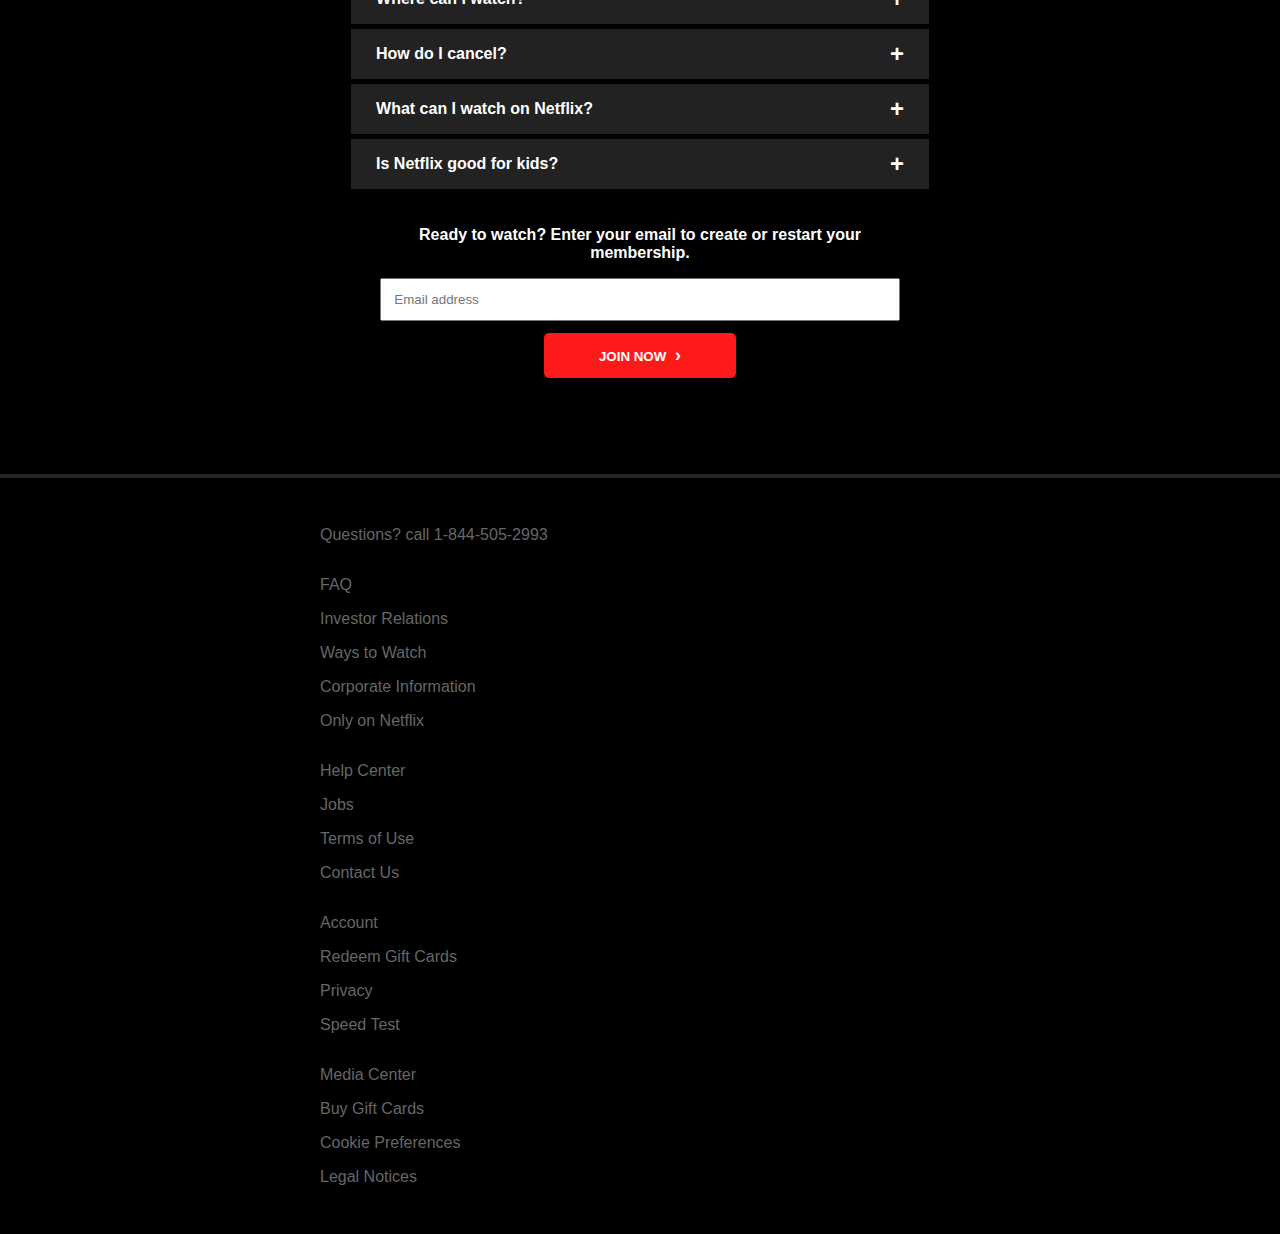
==== commit 9a2479cb: "add the join-in button icon" ====
--- a/index.html
+++ b/index.html
@@ -32,7 +32,10 @@
                 </p>
                 <div class="form-input">
                     <input type="text" placeholder="Email address">
-                    <button>join now</button>
+                    <button>
+                        join now
+                    <span class="btn-icon">&#8250;</span>
+                    </button>
                 </div>
             </div>
         </section>
@@ -126,7 +129,10 @@
                     </p>
                     <div>
                         <input type="text" placeholder="Email address">
-                        <button>JOIN NOW</button>
+                        <button>
+                            JOIN NOW 
+                            <span class="btn-icon">&#8250;</span>
+                        </button>
                     </div>
                 </div>
             </div>
--- a/index.css
+++ b/index.css
@@ -199,7 +199,7 @@
 .faq-section-form p {
     font-weight: bold;
     max-width: 85%;
-    margin: 0 auto 2rem;
+    margin: 1rem auto 1rem;
 }
 
 .faq-section-form div {
@@ -222,6 +222,11 @@
     background-color: #ff1a1a;
     color: white;
     border: none;
+}
+
+.btn-icon {
+    font-size: 135%;
+    padding-left: 5px;
 }
 
 .more-info {
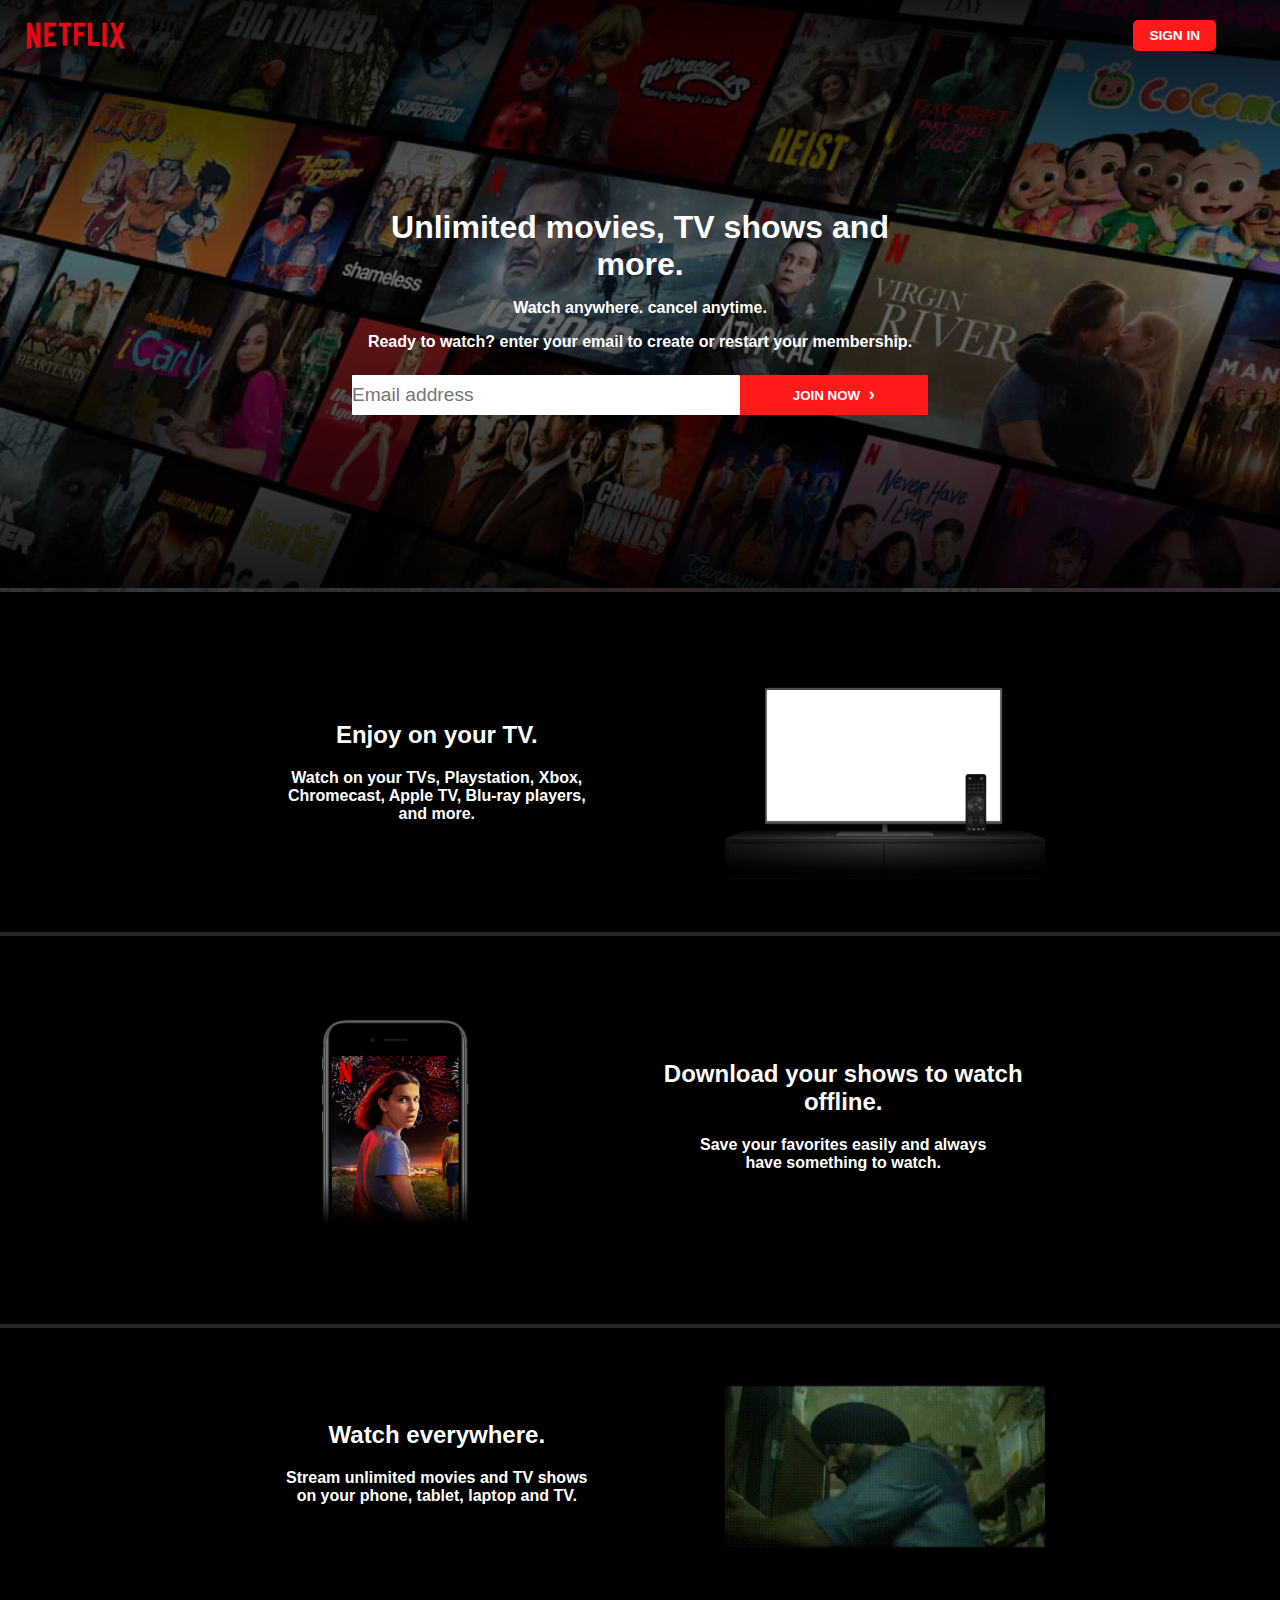
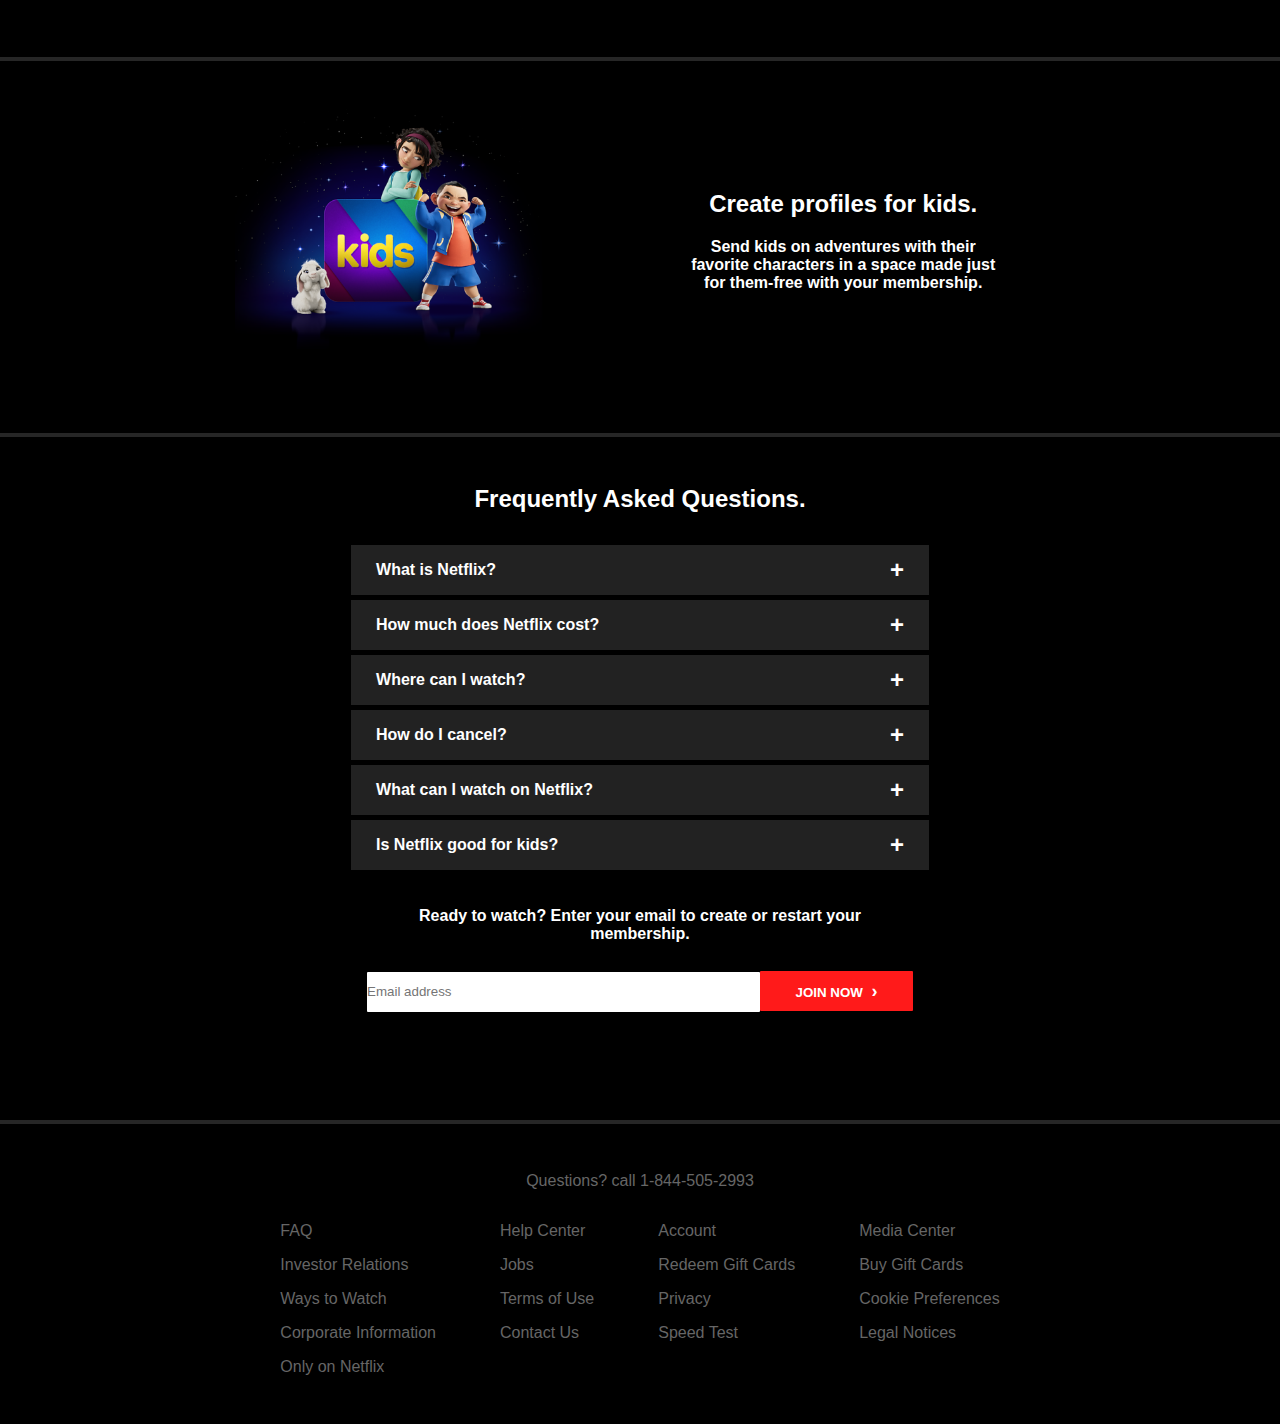
==== commit 2d08fb63: "style the FAQ and footer section" ====
--- a/index.html
+++ b/index.html
@@ -34,7 +34,7 @@
                     <input type="text" placeholder="Email address">
                     <button>
                         join now
-                    <span class="btn-icon">&#8250;</span>
+                        <span class="btn-icon">&#8250;</span>
                     </button>
                 </div>
             </div>
@@ -42,53 +42,61 @@
 
         <section>
             <div class="stream-platform">
-                <div>
+                <div class="description">
                     <h2>Enjoy on your TV.</h2>
                     <p>
                         Watch on your TVs, Playstation, Xbox, Chromecast,
                         Apple TV, Blu-ray players, and more.
                     </p>
                 </div>
-                <div><img src="images/tv-screen.jpg" alt="poster"></div>
+                <div class="poster">
+                    <img src="images/tv-screen.jpg" alt="poster">
+                </div>
             </div>
         </section>
 
         <section>
             <div class="ease-of-access">
-                <div>
+                <div class="description">
                     <h2>Download your shows to watch offline.</h2>
                     <p>
                         Save your favorites easily and always have 
                         something to watch.
                     </p>
                 </div>
-                <div><img src="images/Rectangle.jpg" alt="poster"></div>
+                <div class="poster">
+                    <img src="images/Rectangle.jpg" alt="poster">
+                </div>
             </div>
         </section>
 
         <section>
             <div class="watch-everywhere">
-                <div>
+                <div class="description">
                     <h2>Watch everywhere.</h2>
                     <p>
                         Stream unlimited movies and TV shows on your 
                         phone, tablet, laptop and TV.
                     </p>
                 </div>
-                <div><img src="images/MoviePoster-26.png" alt="poster"></div>
+                <div class="poster">
+                    <img src="images/MoviePoster-26.png" alt="poster">
+                </div>
             </div>
         </section>
 
         <section>
             <div class="kids-section">
-                <div>
+                <div class="description">
                     <h2>Create profiles for kids.</h2>
                     <p>
                         Send kids on adventures with their favorite characters
                         in a space made just for them-free with your membership.
                     </p>
                 </div>
-                <div><img src="images/kids_section.png" alt="poster"></div>
+                <div class="poster">
+                    <img src="images/kids_section.png" alt="poster">
+                </div>
             </div>
         </section>
 
@@ -142,33 +150,35 @@
     <footer>
         <div class="more-info">
             <p>Questions? call 1-844-505-2993</p>
-            <div>
-                <p>FAQ</p>
-                <p>Investor Relations</p>
-                <p>Ways to Watch</p>
-                <p>Corporate Information</p>
-                <p>Only on Netflix</p>
-            </div>
-
-            <div>
-                <p>Help Center</p>
-                <p>Jobs</p>
-                <p>Terms of Use</p>
-                <p>Contact Us</p>
-            </div>
-
-            <div>
-                <p>Account</p>
-                <p>Redeem Gift Cards</p>
-                <p>Privacy</p>
-                <p>Speed Test</p>
-            </div>
-
-            <div>
-                <p>Media Center</p>
-                <p>Buy Gift Cards</p>
-                <p>Cookie Preferences</p>
-                <p>Legal Notices</p>
+            <div id="footer-info">
+                <div>
+                    <p>FAQ</p>
+                    <p>Investor Relations</p>
+                    <p>Ways to Watch</p>
+                    <p>Corporate Information</p>
+                    <p>Only on Netflix</p>
+                </div>
+    
+                <div>
+                    <p>Help Center</p>
+                    <p>Jobs</p>
+                    <p>Terms of Use</p>
+                    <p>Contact Us</p>
+                </div>
+    
+                <div>
+                    <p>Account</p>
+                    <p>Redeem Gift Cards</p>
+                    <p>Privacy</p>
+                    <p>Speed Test</p>
+                </div>
+    
+                <div>
+                    <p>Media Center</p>
+                    <p>Buy Gift Cards</p>
+                    <p>Cookie Preferences</p>
+                    <p>Legal Notices</p>
+                </div>
             </div>
         </div>
     </footer>
--- a/index.css
+++ b/index.css
@@ -1,6 +1,8 @@
 body {
     padding: 0;
     margin: 0;
+    width: 100vw;
+    height: 100vh;
     background-color: black;
 }
 
@@ -59,7 +61,6 @@
     height: 60vh;
     width: 100vw;
     text-align: center;
-    z-index: -1;
     border-bottom: 0.3rem solid rgba(255, 255, 255, 0.15);
 }
 
@@ -229,13 +230,139 @@
     padding-left: 5px;
 }
 
+.input-field {
+    display: flex;
+}
+
 .more-info {
     display: flex;
     flex-direction: column;
     justify-content: space-evenly;
-    padding-left: 25%;
+    align-items: center;
     font-family: Arial, Helvetica, sans-serif;   
     color: #666;
     padding-top: 2rem;
     padding-bottom: 2rem;
+}
+
+@media only screen and (min-width: 600px) {
+    .hero {
+        padding-top: 3rem;
+    }
+
+    h1.main-heading {
+        width: 70%;
+    }
+
+    .form-input {
+        width: 70%;
+    }
+
+    .FAQ-section h2 {
+        width: 100%;
+        margin-bottom: 2rem;
+    }
+}
+
+@media only screen and (min-width: 768px) {
+    .navbar {
+        background-color: transparent;
+        position: absolute;
+        width: 95vw;
+    }
+
+    .sign-in-btn {
+        padding: 0.5rem 1rem;
+        border-radius: 5px;
+        background-color: #ff1a1a;
+        color: white;
+        border: none;
+        font-size: 85%;
+        margin-right: 1rem;
+    }
+
+    h1.main-heading {
+        width: 40%;
+        margin: 0;
+    }
+
+    .form-input {
+        width: 45%;
+        flex-direction: row;
+        align-items: center;
+    }
+
+    .form-input input {
+        height: 2.5rem;
+        padding: 0;
+        border: none;
+        border-radius: 1px;
+    }
+    
+    .form-input button {
+        height: 2.5rem;
+        padding: 0;
+        margin-bottom: .78rem;
+        border-radius: 1px;
+    }
+
+    .stream-platform,
+    .watch-everywhere {
+        display: flex;
+        flex-direction: row;
+        align-items: center;
+        justify-content: space-around;
+        width: 70%;
+    }
+
+    .description {
+        width: 45%;
+    }
+
+    .ease-of-access,
+    .kids-section {
+        display: flex;
+        flex-direction: row-reverse;
+        align-items: center;
+        justify-content: space-around;
+        width: 70%;
+    }
+
+    .poster img {
+        width: 25vw;
+    }
+
+    .faq-section-form div {
+        flex-direction: row;
+        align-items: center;
+    }
+
+    .faq-section-form input {
+        height: 2.5rem;
+        padding: 0;
+        border: none;
+        border-radius: 1px;
+    }
+
+    .faq-section-form button {
+        height: 2.5rem;
+        padding: 0;
+        margin-bottom: .78rem;
+        border-radius: 1px;
+    }
+
+    .more-info {
+        margin: 0 auto;
+        text-align: left;
+    }
+
+    #footer-info {
+        display: flex;
+        flex-direction: row;
+        justify-content: space-evenly;
+    }
+
+    #footer-info div {
+        padding: 0 2rem;
+    }
 }